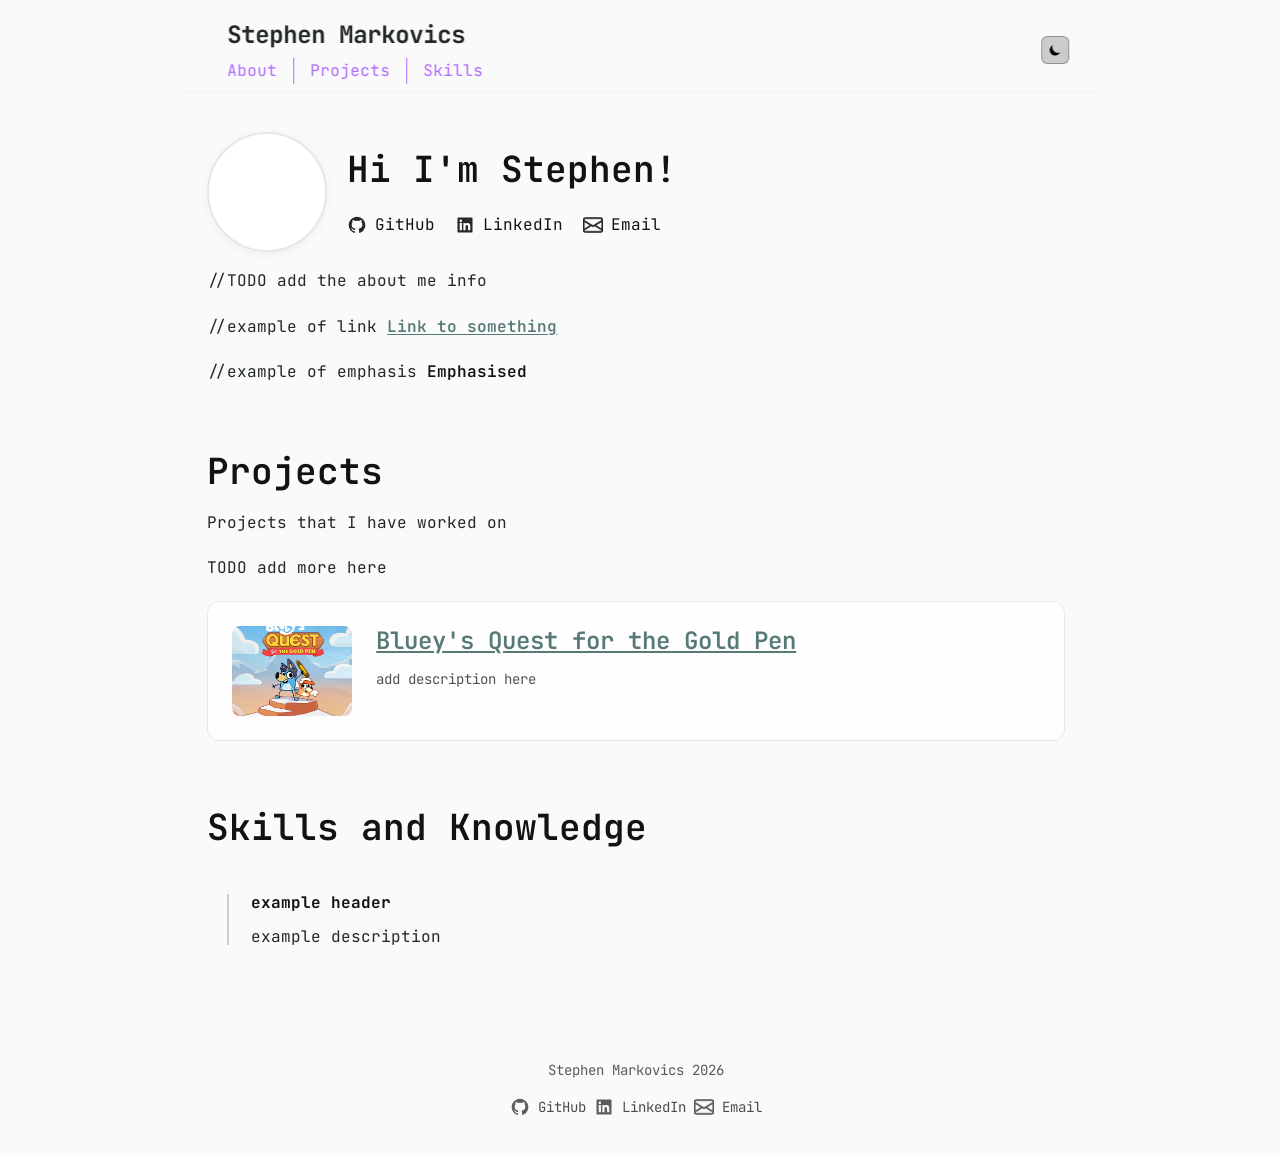
==== docs/index.html @ d3a32654 "Base vision of website." ====
<!DOCTYPE html>
<html lang="en" class="scroll-smooth">
<head>
    <meta charset="UTF-8">
    <meta name="viewport" content="width=device-width, initial-scale=1.0">
    <title>Stephen Markovics - Portfolio</title>
    <meta name="description" content="Unity Gameplay Programmer">
   <!-- <link rel="icon" type="image/x-icon" href="assets/favicon.ico"> -->
    <link rel="stylesheet" href="styles.css">
    <link href="https://fonts.googleapis.com/css2?family=JetBrains+Mono:wght@300;400;500;600;700&display=swap" rel="stylesheet">
    <script>
        (function() {
            try {
                var saved = localStorage.getItem('theme');
                var theme = saved === 'dark' || saved === 'light' ? saved : 'light';
                document.documentElement.setAttribute('data-theme', theme);
            } catch (e) {
                document.documentElement.setAttribute('data-theme', 'light');
            }
        })();
    </script>
</head>
<body class="bg-global-bg text-global-text antialiased">
    <!-- Fixed Header -->
    <header id="main-header" class="group">
        <div class="header-grid">
            <!-- Logo 
            <a href="#" class="group header-logo flex items-center">
                    <svg aria-hidden="true" class="me-3 h-10 w-6 sm:me-3 sm:h-20 sm:w-12" fill="none" focusable="false" viewBox="0 0 800 800" xmlns="http://www.w3.org/2000/svg">
                        <title>Logo</title>
                        <g shape-rendering="crispEdges"><g><use xlink:href="#SvgjsSymbol1009" x="50" y="600" fill="#5ff26b"></use><use xlink:href="#SvgjsSymbol1010" x="50" y="600" fill="#98ff9c"></use><use xlink:href="#SvgjsSymbol1011" x="50" y="600" fill="#0cbe3b"></use></g><g><use xlink:href="#SvgjsSymbol1009" x="150" y="550" fill="#5ff26b"></use><use xlink:href="#SvgjsSymbol1010" x="150" y="550" fill="#98ff9c"></use><use xlink:href="#SvgjsSymbol1011" x="150" y="550" fill="#0cbe3b"></use></g><g><use xlink:href="#SvgjsSymbol1009" x="250" y="500" fill="#5ff26b"></use><use xlink:href="#SvgjsSymbol1010" x="250" y="500" fill="#98ff9c"></use><use xlink:href="#SvgjsSymbol1011" x="250" y="500" fill="#0cbe3b"></use></g><g><use xlink:href="#SvgjsSymbol1009" x="350" y="450" fill="#5ff26b"></use><use xlink:href="#SvgjsSymbol1010" x="350" y="450" fill="#98ff9c"></use><use xlink:href="#SvgjsSymbol1011" x="350" y="450" fill="#0cbe3b"></use></g><g><use xlink:href="#SvgjsSymbol1009" x="350" y="350" fill="#5ff26b"></use><use xlink:href="#SvgjsSymbol1010" x="350" y="350" fill="#98ff9c"></use><use xlink:href="#SvgjsSymbol1011" x="350" y="350" fill="#0cbe3b"></use></g><g><use xlink:href="#SvgjsSymbol1009" x="50" y="500" fill="#5ff26b"></use><use xlink:href="#SvgjsSymbol1010" x="50" y="500" fill="#98ff9c"></use><use xlink:href="#SvgjsSymbol1011" x="50" y="500" fill="#0cbe3b"></use></g><g><use xlink:href="#SvgjsSymbol1009" x="250" y="400" fill="#5ff26b"></use><use xlink:href="#SvgjsSymbol1010" x="250" y="400" fill="#98ff9c"></use><use xlink:href="#SvgjsSymbol1011" x="250" y="400" fill="#0cbe3b"></use></g><g><use xlink:href="#SvgjsSymbol1009" x="250" y="300" fill="#5ff26b"></use><use xlink:href="#SvgjsSymbol1010" x="250" y="300" fill="#98ff9c"></use><use xlink:href="#SvgjsSymbol1011" x="250" y="300" fill="#0cbe3b"></use></g><g><use xlink:href="#SvgjsSymbol1009" x="250" y="200" fill="#5ff26b"></use><use xlink:href="#SvgjsSymbol1010" x="250" y="200" fill="#98ff9c"></use><use xlink:href="#SvgjsSymbol1011" x="250" y="200" fill="#0cbe3b"></use></g><g><use xlink:href="#SvgjsSymbol1009" x="350" y="250" fill="#5ff26b"></use><use xlink:href="#SvgjsSymbol1010" x="350" y="250" fill="#98ff9c"></use><use xlink:href="#SvgjsSymbol1011" x="350" y="250" fill="#0cbe3b"></use></g><g><use xlink:href="#SvgjsSymbol1009" x="350" y="150" fill="#5ff26b"></use><use xlink:href="#SvgjsSymbol1010" x="350" y="150" fill="#98ff9c"></use><use xlink:href="#SvgjsSymbol1011" x="350" y="150" fill="#0cbe3b"></use></g><g><use xlink:href="#SvgjsSymbol1009" x="450" y="100" fill="#5ff26b"></use><use xlink:href="#SvgjsSymbol1010" x="450" y="100" fill="#98ff9c"></use><use xlink:href="#SvgjsSymbol1011" x="450" y="100" fill="#0cbe3b"></use></g><g><use xlink:href="#SvgjsSymbol1009" x="550" y="50" fill="#5ff26b"></use><use xlink:href="#SvgjsSymbol1010" x="550" y="50" fill="#98ff9c"></use><use xlink:href="#SvgjsSymbol1011" x="550" y="50" fill="#0cbe3b"></use></g><g><use xlink:href="#SvgjsSymbol1009" x="550" y="150" fill="#5ff26b"></use><use xlink:href="#SvgjsSymbol1010" x="550" y="150" fill="#98ff9c"></use><use xlink:href="#SvgjsSymbol1011" x="550" y="150" fill="#0cbe3b"></use></g><g><use xlink:href="#SvgjsSymbol1009" x="250" y="500" fill="#5ff26b"></use><use xlink:href="#SvgjsSymbol1010" x="250" y="500" fill="#98ff9c"></use><use xlink:href="#SvgjsSymbol1011" x="250" y="500" fill="#0cbe3b"></use></g><g><use xlink:href="#SvgjsSymbol1009" x="250" y="400" fill="#5ff26b"></use><use xlink:href="#SvgjsSymbol1010" x="250" y="400" fill="#98ff9c"></use><use xlink:href="#SvgjsSymbol1011" x="250" y="400" fill="#0cbe3b"></use></g><g><use xlink:href="#SvgjsSymbol1009" x="250" y="300" fill="#5ff26b"></use><use xlink:href="#SvgjsSymbol1010" x="250" y="300" fill="#98ff9c"></use><use xlink:href="#SvgjsSymbol1011" x="250" y="300" fill="#0cbe3b"></use></g><g><use xlink:href="#SvgjsSymbol1009" x="250" y="200" fill="#5ff26b"></use><use xlink:href="#SvgjsSymbol1010" x="250" y="200" fill="#98ff9c"></use><use xlink:href="#SvgjsSymbol1011" x="250" y="200" fill="#0cbe3b"></use></g><g><use xlink:href="#SvgjsSymbol1009" x="150" y="550" fill="#5ff26b"></use><use xlink:href="#SvgjsSymbol1010" x="150" y="550" fill="#98ff9c"></use><use xlink:href="#SvgjsSymbol1011" x="150" y="550" fill="#0cbe3b"></use></g><g><use xlink:href="#SvgjsSymbol1009" x="50" y="600" fill="#5ff26b"></use><use xlink:href="#SvgjsSymbol1010" x="50" y="600" fill="#98ff9c"></use><use xlink:href="#SvgjsSymbol1011" x="50" y="600" fill="#0cbe3b"></use></g><g><use xlink:href="#SvgjsSymbol1009" x="50" y="500" fill="#5ff26b"></use><use xlink:href="#SvgjsSymbol1010" x="50" y="500" fill="#98ff9c"></use><use xlink:href="#SvgjsSymbol1011" x="50" y="500" fill="#0cbe3b"></use></g><g><use xlink:href="#SvgjsSymbol1009" x="550" y="150" fill="#af67ff"></use><use xlink:href="#SvgjsSymbol1010" x="550" y="150" fill="#e497ff"></use><use xlink:href="#SvgjsSymbol1011" x="550" y="150" fill="#7b38cb"></use></g><g><use xlink:href="#SvgjsSymbol1009" x="350" y="450" fill="#af67ff"></use><use xlink:href="#SvgjsSymbol1010" x="350" y="450" fill="#e497ff"></use><use xlink:href="#SvgjsSymbol1011" x="350" y="450" fill="#7b38cb"></use></g><g><use xlink:href="#SvgjsSymbol1009" x="350" y="350" fill="#af67ff"></use><use xlink:href="#SvgjsSymbol1010" x="350" y="350" fill="#e497ff"></use><use xlink:href="#SvgjsSymbol1011" x="350" y="350" fill="#7b38cb"></use></g><g><use xlink:href="#SvgjsSymbol1009" x="350" y="250" fill="#af67ff"></use><use xlink:href="#SvgjsSymbol1010" x="350" y="250" fill="#e497ff"></use><use xlink:href="#SvgjsSymbol1011" x="350" y="250" fill="#7b38cb"></use></g><g><use xlink:href="#SvgjsSymbol1009" x="350" y="150" fill="#af67ff"></use><use xlink:href="#SvgjsSymbol1010" x="350" y="150" fill="#e497ff"></use><use xlink:href="#SvgjsSymbol1011" x="350" y="150" fill="#7b38cb"></use></g><g><use xlink:href="#SvgjsSymbol1009" x="450" y="100" fill="#af67ff"></use><use xlink:href="#SvgjsSymbol1010" x="450" y="100" fill="#e497ff"></use><use xlink:href="#SvgjsSymbol1011" x="450" y="100" fill="#7b38cb"></use></g><g><use xlink:href="#SvgjsSymbol1009" x="550" y="50" fill="#af67ff"></use><use xlink:href="#SvgjsSymbol1010" x="550" y="50" fill="#e497ff"></use><use xlink:href="#SvgjsSymbol1011" x="550" y="50" fill="#7b38cb"></use></g><g><use xlink:href="#SvgjsSymbol1009" x="450" y="100" fill="#af67ff"></use><use xlink:href="#SvgjsSymbol1010" x="450" y="100" fill="#e497ff"></use><use xlink:href="#SvgjsSymbol1011" x="450" y="100" fill="#7b38cb"></use></g><g><use xlink:href="#SvgjsSymbol1009" x="350" y="150" fill="#af67ff"></use><use xlink:href="#SvgjsSymbol1010" x="350" y="150" fill="#e497ff"></use><use xlink:href="#SvgjsSymbol1011" x="350" y="150" fill="#7b38cb"></use></g><g><use xlink:href="#SvgjsSymbol1009" x="250" y="500" fill="#5ff26b"></use><use xlink:href="#SvgjsSymbol1010" x="250" y="500" fill="#98ff9c"></use><use xlink:href="#SvgjsSymbol1011" x="250" y="500" fill="#0cbe3b"></use></g><g><use xlink:href="#SvgjsSymbol1009" x="250" y="400" fill="#5ff26b"></use><use xlink:href="#SvgjsSymbol1010" x="250" y="400" fill="#98ff9c"></use><use xlink:href="#SvgjsSymbol1011" x="250" y="400" fill="#0cbe3b"></use></g><g><use xlink:href="#SvgjsSymbol1009" x="250" y="300" fill="#5ff26b"></use><use xlink:href="#SvgjsSymbol1010" x="250" y="300" fill="#98ff9c"></use><use xlink:href="#SvgjsSymbol1011" x="250" y="300" fill="#0cbe3b"></use></g><g><use xlink:href="#SvgjsSymbol1009" x="250" y="200" fill="#5ff26b"></use><use xlink:href="#SvgjsSymbol1010" x="250" y="200" fill="#98ff9c"></use><use xlink:href="#SvgjsSymbol1011" x="250" y="200" fill="#0cbe3b"></use></g><g><use xlink:href="#SvgjsSymbol1009" x="150" y="550" fill="#5ff26b"></use><use xlink:href="#SvgjsSymbol1010" x="150" y="550" fill="#98ff9c"></use><use xlink:href="#SvgjsSymbol1011" x="150" y="550" fill="#0cbe3b"></use></g><g><use xlink:href="#SvgjsSymbol1009" x="50" y="600" fill="#5ff26b"></use><use xlink:href="#SvgjsSymbol1010" x="50" y="600" fill="#98ff9c"></use><use xlink:href="#SvgjsSymbol1011" x="50" y="600" fill="#0cbe3b"></use></g><g><use xlink:href="#SvgjsSymbol1009" x="50" y="500" fill="#5ff26b"></use><use xlink:href="#SvgjsSymbol1010" x="50" y="500" fill="#98ff9c"></use><use xlink:href="#SvgjsSymbol1011" x="50" y="500" fill="#0cbe3b"></use></g></g><symbol id="SvgjsSymbol1000"><polygon points="0,12.5 25,0 50,12.5 25,25"></polygon></symbol><symbol id="SvgjsSymbol1001"><polygon points="0,12.5 25,25 25,50 0,37.5"></polygon></symbol><symbol id="SvgjsSymbol1002"><polygon points="25,25 50,12.5 50,37.5 25,50"></polygon></symbol><g></g><symbol id="SvgjsSymbol1003"><polygon points="0,37.5 75,0 150,37.5 75,75"></polygon></symbol><symbol id="SvgjsSymbol1004"><polygon points="0,37.5 75,75 75,150 0,112.5"></polygon></symbol><symbol id="SvgjsSymbol1005"><polygon points="75,75 150,37.5 150,112.5 75,150"></polygon></symbol><symbol id="SvgjsSymbol1006"><polygon points="0,43.75 87.5,0 175,43.75 87.5,87.5"></polygon></symbol><symbol id="SvgjsSymbol1007"><polygon points="0,43.75 87.5,87.5 87.5,175 0,131.25"></polygon></symbol><symbol id="SvgjsSymbol1008"><polygon points="87.5,87.5 175,43.75 175,131.25 87.5,175"></polygon></symbol><symbol id="SvgjsSymbol1009"><polygon points="0,50 100,0 200,50 100,100"></polygon></symbol><symbol id="SvgjsSymbol1010"><polygon points="0,50 100,100 100,200 0,150"></polygon></symbol><symbol id="SvgjsSymbol1011"><polygon points="100,100 200,50 200,150 100,200"></polygon></symbol>
                    </svg>
            </a>-->

            <!-- Title -->
            <div class="header-title">
                <span class="text-xl font-bold sm:text-2xl">Stephen Markovics</span>
            </div>

            <!-- Desktop Navigation -->
            <nav class="mobile-nav-menu header-nav sm:flex sm:flex-row sm:items-center" id="navigation-menu">
                <a href="#about">About</a>
                <a href="#projects">Projects</a>
                <a href="#skills">Skills</a>
            </nav>

            <!-- Controls -->
            <div class="header-controls flex items-center gap-3">
                <!-- Theme Toggle -->
                <button id="theme-toggle" class="flex h-7 w-7 items-center justify-center rounded-md border border-accent-2/20 bg-accent-2/10 p-1 transition-colors hover:bg-accent-2/20" aria-label="Switch to dark theme">
                    <svg class="sun-icon h-4 w-4" fill="currentColor" viewBox="0 0 20 20">
                        <path fill-rule="evenodd" d="M10 2a1 1 0 011 1v1a1 1 0 11-2 0V3a1 1 0 011-1zm4 8a4 4 0 11-8 0 4 4 0 018 0zm-.464 4.95l.707.707a1 1 0 001.414-1.414l-.707-.707a1 1 0 00-1.414 1.414zm2.12-10.607a1 1 0 010 1.414l-.706.707a1 1 0 11-1.414-1.414l.707-.707a1 1 0 011.414 0zM17 11a1 1 0 100-2h-1a1 1 0 100 2h1zm-7 4a1 1 0 011 1v1a1 1 0 11-2 0v-1a1 1 0 011-1zM5.05 6.464A1 1 0 106.465 5.05l-.708-.707a1 1 0 00-1.414 1.414l.707.707zm1.414 8.486l-.707.707a1 1 0 01-1.414-1.414l.707-.707a1 1 0 011.414 1.414zM4 11a1 1 0 100-2H3a1 1 0 000 2h1z" clip-rule="evenodd"></path>
                    </svg>
                    <svg class="moon-icon h-4 w-4" fill="currentColor" viewBox="0 0 20 20">
                        <path d="M17.293 13.293A8 8 0 016.707 2.707a8.001 8.001 0 1010.586 10.586z"></path>
                    </svg>
                </button>

                <!-- Mobile Menu Toggle -->
                <button id="toggle-navigation-menu" class="flex h-7 w-7 items-center justify-center rounded-md border border-accent-2/20 bg-accent-2/10 p-1 transition-colors hover:bg-accent-2/20 sm:hidden" aria-expanded="false" aria-label="Toggle navigation menu">
                    <svg class="h-4 w-4" fill="none" stroke="currentColor" viewBox="0 0 24 24">
                        <path stroke-linecap="round" stroke-linejoin="round" stroke-width="2" d="M4 6h16M4 12h16M4 18h16"></path>
                    </svg>
                    <svg class="h-4 w-4" fill="none" stroke="currentColor" viewBox="0 0 24 24">
                        <path stroke-linecap="round" stroke-linejoin="round" stroke-width="2" d="M6 18L18 6M6 6l12 12"></path>
                    </svg>
                </button>
            </div>
        </div>
    </header>

    <!-- Main Content -->
    <main class="mx-auto max-w-3xl px-4 sm:px-8">
        <!-- About Section -->
        <section id="about" class="mb-16">
            <div class="prose" id="about-content">
                <div class="loading-spinner">Loading about content...</div>
            </div>
        </section>

        <!-- Projects Section -->
        <section id="projects" class="mb-16">
            <div class="prose" id="projects-content">
                <div class="loading-spinner">Loading projects content...</div>
            </div>
        </section>

        <!-- Skills Section -->
        <section id="skills" class="mb-16">
            <div class="prose" id="skills-content">
                <div class="loading-spinner">Loading skills content...</div>
            </div>
        </section>
    </main>

    <!-- Footer -->
    <div class="mx-auto max-w-3xl px-4 sm:px-8 py-8 text-center text-sm opacity-75">
        <p>Stephen Markovics 2026</p>

        <a href="https://github.com/smarkovics" target="_blank" rel="noopener" style="display:inline-flex;align-items:center;gap:0.5rem;text-decoration:none;color:var(--color-accent-2);">
    <svg stroke="currentColor" fill="currentColor" stroke-width="0" viewBox="0 0 24 24" aria-hidden="true" style="width:20px;height:20px;opacity:0.9;" xmlns="http://www.w3.org/2000/svg"><path fill-rule="evenodd" clip-rule="evenodd" d="M12.026 2c-5.509 0-9.974 4.465-9.974 9.974 0 4.406 2.857 8.145 6.821 9.465.499.09.679-.217.679-.481 0-.237-.008-.865-.011-1.696-2.775.602-3.361-1.338-3.361-1.338-.452-1.152-1.107-1.459-1.107-1.459-.905-.619.069-.605.069-.605 1.002.07 1.527 1.028 1.527 1.028.89 1.524 2.336 1.084 2.902.829.091-.645.351-1.085.635-1.334-2.214-.251-4.542-1.107-4.542-4.93 0-1.087.389-1.979 1.024-2.675-.101-.253-.446-1.268.099-2.64 0 0 .837-.269 2.742 1.021a9.582 9.582 0 0 1 2.496-.336 9.554 9.554 0 0 1 2.496.336c1.906-1.291 2.742-1.021 2.742-1.021.545 1.372.203 2.387.099 2.64.64.696 1.024 1.587 1.024 2.675 0 3.833-2.33 4.675-4.552 4.922.355.308.675.916.675 1.846 0 1.334-.012 2.41-.012 2.737 0 .267.178.577.687.479C19.146 20.115 22 16.379 22 11.974 22 6.465 17.535 2 12.026 2z"></path></svg>
    <span>GitHub</span>
  </a>
  
  <a href="https://www.linkedin.com/in/stephen-markovics/" target="_blank" rel="noopener" style="display:inline-flex;align-items:center;gap:0.5rem;text-decoration:none;color:var(--color-accent-2);">
    <svg stroke="currentColor" fill="currentColor" stroke-width="0" viewBox="0 0 24 24" aria-hidden="true" style="width:20px;height:20px;opacity:0.9;" xmlns="http://www.w3.org/2000/svg"><path d="M20 3H4a1 1 0 0 0-1 1v16a1 1 0 0 0 1 1h16a1 1 0 0 0 1-1V4a1 1 0 0 0-1-1zM8.339 18.337H5.667v-8.59h2.672v8.59zM7.003 8.574a1.548 1.548 0 1 1 0-3.096 1.548 1.548 0 0 1 0 3.096zm11.335 9.763h-2.669V14.16c0-.996-.018-2.277-1.388-2.277-1.39 0-1.601 1.086-1.601 2.207v4.248h-2.667v-8.59h2.56v1.174h.037c.355-.675 1.227-1.387 2.524-1.387 2.704 0 3.203 1.778 3.203 4.092v4.71z"></path></svg>
    <span>LinkedIn</span>
  </a>
  
  <a href="mailto:smarkovics00@gmail.com" style="display:inline-flex;align-items:center;gap:0.5rem;text-decoration:none;color:var(--color-accent-2);">
    <svg xmlns="http://www.w3.org/2000/svg" width="16" height="16" fill="currentColor" class="bi bi-envelope" viewBox="0 0 16 16" style="width:20px;height:20px;opacity:0.9;"> <path d="M0 4a2 2 0 0 1 2-2h12a2 2 0 0 1 2 2v8a2 2 0 0 1-2 2H2a2 2 0 0 1-2-2zm2-1a1 1 0 0 0-1 1v.217l7 4.2 7-4.2V4a1 1 0 0 0-1-1zm13 2.383-4.708 2.825L15 11.105zm-.034 6.876-5.64-3.471L8 9.583l-1.326-.795-5.64 3.47A1 1 0 0 0 2 13h12a1 1 0 0 0 .966-.741M1 11.105l4.708-2.897L1 5.383z" stroke="currentColor" stroke-width="0.5"/></svg>
  <span>Email</span>
  </a>
    </div>

    <script src="script.js"></script>
</body>
</html>
---- docs/styles.css ----
/* Reset and base styles */
* {
    box-sizing: border-box;
}

html {
    color-scheme: light dark;
    scrollbar-gutter: stable;
    scroll-behavior: smooth;
}

/* CSS Custom Properties for theming */
:root {
    /* Light theme colors (inspired by astro-theme-cactus) */
    --color-global-bg: oklch(98.48% 0 0);
    --color-global-text: oklch(26.99% 0.0096 235.05);
    --color-link: oklch(55.44% 0.0431 185.69);
    --color-accent: #af67ff;
    --color-accent-2: oklch(18.15% 0 0);
    --color-quote: #af67ff;
    --color-border: #e5e7eb;
    --color-card-bg: rgba(255, 255, 255, 0.8);
    --color-shadow: rgba(0, 0, 0, 0.1);
}

/* Dark theme colors */
[data-theme="dark"] {
    --color-global-bg: oklch(23.64% 0.0045 248);
    --color-global-text: oklch(83.54% 0 264);
    --color-link: oklch(70.44% 0.1133 349);
    --color-accent: #5ff26b;
    --color-accent-2: oklch(94.66% 0 0);
    --color-quote: oklch(94.8% 0.106 136.49);
    --color-border: #374151;
    --color-card-bg: rgba(31, 41, 55, 0.8);
    --color-shadow: rgba(0, 0, 0, 0.3);
}

/* Base typography */
body {
    font-family: 'JetBrains Mono', 'Courier New', monospace;
    line-height: 1.6;
    margin: 0;
    padding: 0;
    background-color: var(--color-global-bg);
    color: var(--color-global-text);
    transition: opacity 0.2s ease;
    padding-top: 8rem; /* Increased to account for fixed header */
}

/* Responsive body padding */
@media (max-width: 640px) {
    body {
        padding-top: 5rem; /* Reduced padding on mobile */
    }
}

/* Utility classes matching astro-theme-cactus */
.bg-global-bg { background-color: var(--color-global-bg); }
.text-global-text { color: var(--color-global-text); }
.text-accent { color: var(--color-accent); }
.text-accent-2 { color: var(--color-accent-2); }

.mx-auto { margin-left: auto; margin-right: auto; }
.flex { display: flex; }
.flex-col { flex-direction: column; }
.flex-1 { flex: 1; }
.items-center { align-items: center; }
.justify-center { justify-content: center; }
.min-h-screen { min-height: 100vh; }
.max-w-3xl { max-width: 57.6rem; }
.px-4 { padding-left: 1rem; padding-right: 1rem; }
.px-8 { padding-left: 2rem; padding-right: 2rem; }
.pt-16 { padding-top: 4rem; }
.py-4 { padding-top: 1rem; padding-bottom: 1rem; }
.py-8 { padding-top: 2rem; padding-bottom: 2rem; }
.mb-8 { margin-bottom: 2rem; }
.mb-16 { margin-bottom: 4rem; }
.mb-28 { margin-bottom: 7rem; }
.me-3 { margin-inline-end: 0.75rem; }
.me-4 { margin-inline-end: 1rem; }
.ms-auto { margin-inline-start: auto; }
.mt-auto { margin-top: auto; }
.h-4 { height: 1rem; }
.w-4 { width: 1rem; }
.h-7 { height: 1.75rem; }
.w-7 { width: 1.75rem; }
.h-10 { height: 2.5rem; }
.w-6 { width: 1.5rem; }
.text-sm { font-size: 0.875rem; }
.text-xl { font-size: 1.25rem; }
.text-2xl { font-size: 1.5rem; }
.font-normal { font-weight: 400; }
.font-bold { font-weight: 700; }
.font-mono { font-family: 'JetBrains Mono', 'Courier New', monospace; }
.antialiased { -webkit-font-smoothing: antialiased; -moz-osx-font-smoothing: grayscale; }
.scroll-smooth { scroll-behavior: smooth; }
.relative { position: relative; }
.absolute { position: absolute; }
.hidden { display: none; }
.rounded-md { border-radius: 0.375rem; }
.shadow { box-shadow: 0 1px 3px 0 var(--color-shadow), 0 1px 2px -1px var(--color-shadow); }
.backdrop-blur-sm { backdrop-filter: blur(4px); }
.underline { text-decoration: underline; }
.underline-offset-2 { text-underline-offset: 2px; }
.grayscale { filter: grayscale(100%); }
.opacity-75 { opacity: 0.75; }
.text-center { text-align: center; }
.text-xs { font-size: 0.75rem; }

/* Responsive utilities */
@media (min-width: 640px) {
    .sm\:px-8 { padding-left: 2rem; padding-right: 2rem; }
    .sm\:flex { display: flex; }
    .sm\:flex-row { flex-direction: row; }
    .sm\:flex-col { flex-direction: column; }
    .sm\:items-center { align-items: center; }
    .sm\:invisible { visibility: hidden; }
    .sm\:hidden { display: none; }
    .sm\:static { position: static; }
    .sm\:relative { position: relative; }
    .sm\:absolute { position: absolute; }
    .sm\:z-auto { z-index: auto; }
    .sm\:mt-1 { margin-top: 0.25rem; }
    .sm\:me-0 { margin-inline-end: 0; }
    .sm\:py-0 { padding-top: 0; padding-bottom: 0; }
    .sm\:h-20 { height: 5rem; }
    .sm\:w-12 { width: 3rem; }
    .sm\:text-2xl { font-size: 1.5rem; }
    .sm\:ps-18 { padding-inline-start: 4.5rem; }
    .sm\:-ms-4 { margin-inline-start: -1rem; }
    .sm\:divide-accent > :not([hidden]) ~ :not([hidden]) { 
        border-inline-start-width: 1px; 
        border-color: var(--color-accent); 
    }
    .sm\:rounded-none { border-radius: 0; }
    .sm\:bg-transparent { background-color: transparent; }
    .sm\:shadow-none { box-shadow: none; }
    .sm\:backdrop-blur-none { backdrop-filter: none; }
}

/* Screen reader only */
.sr-only {
    position: absolute;
    width: 1px;
    height: 1px;
    padding: 0;
    margin: -1px;
    overflow: hidden;
    clip: rect(0, 0, 0, 0);
    white-space: nowrap;
    border-width: 0;
}

.focus\:not-sr-only:focus {
    position: static;
    width: auto;
    height: auto;
    padding: 0;
    margin: 0;
    overflow: visible;
    clip: auto;
    white-space: normal;
}

/* Custom component styles */
.title {
    color: var(--color-accent-2);
    font-size: 1.5rem;
    font-weight: 600;
    margin-bottom: 2rem;
}

.cactus-link {
    color: var(--color-link);
    text-decoration: underline;
    text-underline-offset: 2px;
    transition: opacity 0.2s ease;
}

.cactus-link:hover {
    text-decoration-thickness: 2px;
}

/* Hover color for individual 'b'/'B' letters */
.hover-b {
    transition: color 0.15s ease;
}
.hover-b:hover {
    color: #ffd400; /* yellow */
}

/* Flying bee emoji created on clicking a 'b' */
.flying-bee {
    position: fixed;
    z-index: 9999;
    pointer-events: none;
    font-size: 1.2em;
    line-height: 1;
    will-change: transform, opacity;
    animation: bee-fly 3s cubic-bezier(0.25, 0.46, 0.45, 0.94) forwards;
}

@keyframes bee-fly {
    0% {
        transform: translate(0, 0) rotate(0deg);
        opacity: 1;
    }
    20% {
        transform: translate(calc(var(--dx) * 0.2), calc(var(--dy) * 0.2)) rotate(90deg);
    }
    40% {
        transform: translate(calc(var(--dx) * 0.4 + 6px), calc(var(--dy) * 0.4 - 4px)) rotate(180deg);
    }
    60% {
        transform: translate(calc(var(--dx) * 0.6 - 4px), calc(var(--dy) * 0.6 + 6px)) rotate(270deg);
    }
    80% {
        transform: translate(calc(var(--dx) * 0.8 + 3px), calc(var(--dy) * 0.8 - 3px)) rotate(360deg);
    }
    100% {
        transform: translate(var(--dx), var(--dy)) rotate(450deg);
        opacity: 0;
    }
}

@media (prefers-reduced-motion: reduce) {
    .flying-bee {
        animation: bee-fade 250ms ease-out forwards;
    }
    @keyframes bee-fade {
        to { opacity: 0; }
    }
}

/* Header styles */
#main-header {
    position: fixed;
    top: 0;
    left: 50%;
    transform: translateX(-50%);
    max-width: 57.6rem; /* Same as max-w-3xl */
    width: 100%;
    background-color: color-mix(in srgb, var(--color-global-bg) 95%, transparent);
    backdrop-filter: blur(12px);
    -webkit-backdrop-filter: blur(12px);
    border-bottom: 1px solid color-mix(in srgb, var(--color-border) 50%, transparent);
    z-index: 100;
    padding: 1rem 1rem 0.5rem 1rem; /* Match main content px-4 */
}



/* Header grid layout */
.header-grid {
    display: grid;
    grid-template-columns: auto 1fr minmax(0, auto);
    grid-template-rows: auto auto;
    grid-template-areas:
        "logo title controls"
        "logo nav controls";
    align-items: center;
    column-gap: 1rem;
}

.header-logo { grid-area: logo; align-self: center; }
.header-title { grid-area: title; align-self: center; }
.header-nav { grid-area: nav; align-self: center; }
.header-controls { 
    grid-area: controls; 
    justify-self: end; 
    max-width: 100%; 
    overflow: hidden;
    display: flex;
    align-items: center;
    gap: 0.75rem;
}

/* Nav links now centered with title - no additional margin needed */

@media (min-width: 640px) {
    #main-header {
        padding: 1rem 2rem 0.5rem 2rem; /* Match main content sm:px-8 */
    }
}

.group:hover .grayscale {
    filter: none;
}

/* Make logo clickable with cursor pointer and subtle hover effect */
#main-header a[href="#"] {
    cursor: pointer;
    transition: opacity 0.2s ease;
}

#main-header a[href="#"]:hover svg {
    transform: scale(1.05);
    transition: opacity 0.2s ease;
}

#main-header a[href="#"]:focus-visible {
    outline: 2px solid var(--color-accent);
    outline-offset: 4px;
    border-radius: 4px;
}

/* Navigation styles - Desktop */
.mobile-nav-menu {
    /* Desktop styles */
    display: flex;
    flex-direction: row;
    align-items: center;
    gap: 0;
    position: static;
    background: transparent;
    margin-top: 0.25rem;
    margin-left: -1rem;
}

.mobile-nav-menu > a {
    padding: 0 1rem;
    border-left: 1px solid var(--color-accent);
    color: var(--color-accent);
    text-decoration: none;
    transition: opacity 0.2s ease;
}

.mobile-nav-menu > a:first-child {
    border-left: none;
}

.mobile-nav-menu > a:hover {
    text-decoration: underline;
    text-underline-offset: 2px;
}

/* Mobile navigation - completely override everything */
@media (max-width: 640px) {
    .mobile-nav-menu {
        position: fixed !important;
        top: 0 !important;
        left: 0 !important;
        right: 0 !important;
        bottom: 0 !important;
        width: 100vw !important;
        height: 100vh !important;
        background-color: color-mix(in srgb, var(--color-global-bg) 98%, transparent) !important;
        backdrop-filter: blur(20px) !important;
        -webkit-backdrop-filter: blur(20px) !important;
        z-index: 150 !important;
        display: none !important;
        flex-direction: column !important;
        justify-content: center !important;
        align-items: center !important;
        gap: 2rem !important;
        padding: 2rem !important;
        border: none !important;
        border-radius: 0 !important;
        box-shadow: none !important;
        margin: 0 !important;
        transform: none !important;
        inset: 0 !important;
    }
    
    .mobile-nav-menu > a {
        font-size: 1.5rem !important;
        padding: 1rem 2rem !important;
        border-radius: 0.5rem !important;
        transition: opacity 0.2s ease !important;
        text-align: center !important;
        min-width: 200px !important;
        background-color: color-mix(in srgb, var(--color-accent) 10%, transparent) !important;
        border: 1px solid var(--color-accent) !important;
        color: var(--color-accent) !important;
        text-decoration: none !important;
        display: block !important;
        margin: 0 !important;
    }
    
    .mobile-nav-menu > a:hover {
        background-color: var(--color-accent) !important;
        color: var(--color-global-bg) !important;
        transform: translateY(-2px) !important;
        box-shadow: 0 4px 12px color-mix(in srgb, var(--color-accent) 30%, transparent) !important;
        text-decoration: none !important;
    }
}

/* Show mobile menu when menu-open class is present */
.group.menu-open .mobile-nav-menu {
    display: flex !important;
    z-index: 150 !important;
}

/* Mobile menu button improvements */
#toggle-navigation-menu {
    z-index: 200; /* Highest z-index to stay above menu */
    position: relative;
    background-color: color-mix(in srgb, var(--color-accent-2) 10%, transparent);
    border-radius: 0.375rem;
    border: 1px solid color-mix(in srgb, var(--color-accent-2) 20%, transparent);
    transition: opacity 0.2s ease;
}

#toggle-navigation-menu:hover {
    background-color: color-mix(in srgb, var(--color-accent-2) 20%, transparent);
    transform: scale(1.05);
}

/* Hamburger icon sizing and toggling */
#toggle-navigation-menu svg {
    width: 24px;
    height: 24px;
    transition: opacity 0.2s ease;
}

#toggle-navigation-menu[aria-expanded="false"] svg:first-of-type { display: block; opacity: 1; }
#toggle-navigation-menu[aria-expanded="false"] svg:last-of-type  { display: none;  opacity: 0; }

#toggle-navigation-menu[aria-expanded="true"]  svg:first-of-type { display: none;  opacity: 0; }
#toggle-navigation-menu[aria-expanded="true"]  svg:last-of-type  { display: block; opacity: 1; }

/* Theme toggle styles */
#theme-toggle {
    background-color: color-mix(in srgb, var(--color-accent-2) 20%, transparent);
    border: 1px solid color-mix(in srgb, var(--color-accent-2) 30%, transparent);
    transition: opacity 0.2s ease;
    z-index: 50;
    position: relative;
}

#theme-toggle:hover {
    background-color: color-mix(in srgb, var(--color-accent-2) 30%, transparent);
    transform: scale(1.05);
}

/* Theme icon visibility */
[data-theme="dark"] .sun-icon {
    display: block;
}

[data-theme="dark"] .moon-icon {
    display: none;
}

[data-theme="light"] .sun-icon {
    display: none;
}

[data-theme="light"] .moon-icon {
    display: block;
}

:root .sun-icon {
    display: none;
}

:root .moon-icon {
    display: block;
}

/* Prose styles (typography) */
.prose {
    color: var(--color-global-text);
    max-width: none; /* Allow prose to use full container width */
}

.prose h1, .prose h2, .prose h3, .prose h4, .prose h5, .prose h6 {
    color: var(--color-accent-2);
    font-weight: 600;
    line-height: 1.25;
    margin-top: 2rem;
    margin-bottom: 1rem;
}

.prose h1 { font-size: 2.25rem; }
.prose h2 { font-size: 1.875rem; }
.prose h3 { font-size: 1.5rem; }
.prose h4 { font-size: 1.25rem; }

.prose p {
    margin-bottom: 1.25rem;
}

.prose ul, .prose ol {
    margin-bottom: 1.25rem;
    padding-left: 1.625rem;
}

.prose li {
    margin-bottom: 0.5rem;
}

.prose a {
    color: var(--color-link);
    text-decoration: underline;
    text-underline-offset: 2px;
}

.prose a:hover {
    text-decoration-thickness: 2px;
}

/* About section layout */
.about-header {
    display: flex;
    align-items: center;
    gap: 1.25rem;
    flex-wrap: nowrap;
    margin-top: 0.25rem;
    margin-bottom: 1rem;
}

.about-avatar {
    width: 120px;
    height: 120px;
    border-radius: 9999px;
    object-fit: cover;
    flex-shrink: 0;
    border: 2px solid var(--color-border);
    box-shadow: 0 2px 10px color-mix(in srgb, var(--color-shadow) 50%, transparent);
    background-color: var(--color-border);
}

.about-header-content {
    display: flex;
    flex-direction: column;
    gap: 0.25rem;
}

/* Reduce default heading top margin inside about header to better center with avatar */
.about-header .title {
    margin-top: 0;
    margin-bottom: 0.5rem;
}

@media (max-width: 640px) {
    .about-header {
        flex-direction: column;
        align-items: center;
        text-align: center;
    }
    .about-avatar {
        width: 88px;
        height: 88px;
        margin-top: 1.5rem; /* Add padding above the avatar on mobile */
    }
    .about-header-content {
        align-items: center;
    }
}

.prose strong {
    color: var(--color-accent-2);
    font-weight: 600;
}

.prose code {
    background-color: color-mix(in srgb, var(--color-accent-2) 10%, transparent);
    border: 1px dotted #666;
    border-radius: 2px;
    padding: 0.125rem 0.25rem;
    font-size: 0.875rem;
}

.prose blockquote {
    border-left: 4px solid var(--color-accent);
    padding-left: 1rem;
    margin-left: 0;
    font-style: italic;
    color: var(--color-quote);
}

/* Project grid */
.project-grid {
    display: grid;
    gap: 2rem;
    margin-top: 2rem;
}

@media (min-width: 768px) {
    .project-grid {
        grid-template-columns: repeat(auto-fit, minmax(300px, 1fr));
    }
}

.project-card {
    background-color: var(--color-card-bg);
    border: 1px solid var(--color-border);
    border-radius: 0.5rem;
    padding: 1.5rem;
    backdrop-filter: blur(8px);
    transition: opacity 0.2s ease;
}

.project-card:hover {
    transform: translateY(-2px);
    box-shadow: 0 4px 12px var(--color-shadow);
}

.project-card h3 {
    margin-top: 0;
    margin-bottom: 1rem;
    color: var(--color-accent-2);
}

.project-card p {
    margin-bottom: 1.5rem;
    color: var(--color-global-text);
}

.project-links {
    display: flex;
    gap: 1rem;
}

.project-links a {
    padding: 0.5rem 1rem;
    border: 1px solid var(--color-accent);
    border-radius: 0.25rem;
    text-decoration: none;
    transition: opacity 0.2s ease;
}

.project-links a:hover {
    background-color: var(--color-accent);
    color: var(--color-global-bg);
}

/* Contact links */
.contact-links {
    display: flex;
    flex-wrap: wrap;
    gap: 1rem;
    margin-top: 2rem;
}

.contact-links a {
    display: inline-flex;
    align-items: center;
    padding: 0.75rem 1.5rem;
    background-color: var(--color-card-bg);
    border: 1px solid var(--color-border);
    border-radius: 0.5rem;
    text-decoration: none;
    transition: opacity 0.2s ease;
}

.contact-links a:hover {
    background-color: var(--color-accent);
    color: var(--color-global-bg);
    transform: translateY(-1px);
}

/* Smooth transitions */
* {
    transition: opacity 0.2s ease;
}

/* Focus styles for accessibility: only show on keyboard navigation */
a:focus,
button:focus {
    outline: none;
}
a:focus-visible,
button:focus-visible {
    outline: 2px solid var(--color-accent);
    outline-offset: 2px;
}

/* Scroll margin for anchor links */
:target {
    scroll-margin-top: 8rem; /* Increased to account for fixed header */
}

@media (max-width: 640px) {
    :target {
        scroll-margin-top: 5rem; /* Reduced for mobile */
    }
}

/* Responsive typography */
@media (max-width: 640px) {
    .title {
        font-size: 1.25rem;
    }
    
    .prose h1 { font-size: 1.875rem; }
    .prose h2 { font-size: 1.5rem; }
    .prose h3 { font-size: 1.25rem; }
    
    .contact-links {
        flex-direction: column;
    }
    
    .project-links {
        flex-direction: column;
    }
    
    /* Mobile header adjustments */
    #main-header {
        /* Keep fixed position on mobile - removed position: relative override */
        z-index: 100; /* Ensure proper z-index on mobile */
    }
    
    /* Prevent body scroll when menu is open */
    body.menu-open {
        overflow: hidden;
        height: 100vh;
    }
    
    /* Logo and title spacing on mobile */
    #main-header .text-xl {
        font-size: 1.125rem;
    }
    
    /* Mobile menu animation */
    .mobile-nav-menu {
        animation: fadeInScale 0.3s cubic-bezier(0.4, 0, 0.2, 1);
    }
    
    .group.menu-open .mobile-nav-menu {
        animation: fadeInScale 0.3s cubic-bezier(0.4, 0, 0.2, 1);
    }
}

/* Menu animation keyframes */
@keyframes fadeInScale {
    0% {
        opacity: 0;
        transform: scale(0.95);
    }
    100% {
        opacity: 1;
        transform: scale(1);
    }
}

/* Touch-friendly improvements */
@media (max-width: 640px) {
    /* Collapse grid to a simple row on mobile; keep existing overlay menu */
    .header-grid {
        display: flex;
        align-items: center;
        justify-content: space-between;
        gap: 0.75rem;
        flex-wrap: nowrap;
    }

    .header-title { display: flex; align-items: center; flex: 1; min-width: 0; }
    .header-nav { display: none; }

    /* Adjust controls spacing on mobile */
    .header-controls {
        gap: 0.5rem;
        white-space: nowrap;
    }

    /* Add spacing after logo on mobile */
    .header-logo { margin-right: 0.5rem; }

    /* Enlarge hamburger icon visuals on mobile */
    #toggle-navigation-menu svg {
        width: 24px;
        height: 24px;
    }

    /* Larger touch targets */
    #theme-toggle,
    #toggle-navigation-menu {
        min-width: 44px;
        min-height: 44px;
        padding: 0.5rem;
    }
    
    /* Better touch feedback */
    #toggle-navigation-menu:active,
    #theme-toggle:active {
        transform: scale(0.95);
    }
    
    /* Improved header spacing on mobile */
    #main-header {
        /* Keep fixed positioning - only adjust padding */
        padding-bottom: 1rem;
        /* Remove margin-bottom since fixed headers don't need margin */
    }

    /* Reduce first section top padding to avoid excessive gap under fixed header */
    #about {
        padding-top: 1rem !important;
    }
    
    /* Better logo visibility and size */
    #main-header svg {
        filter: drop-shadow(0 2px 4px rgba(0, 0, 0, 0.1));
        height: 4rem !important; /* Increase from 3.5rem to 4rem */
        width: 2.4rem !important;  /* Increase from 2.1rem to 2.4rem, maintaining aspect ratio */
    }
}

/* Prevent text selection on interactive elements */
#toggle-navigation-menu,
#theme-toggle {
    -webkit-user-select: none;
    -moz-user-select: none;
    user-select: none;
    -webkit-tap-highlight-color: transparent;
}

/* Smooth transitions for better UX */
.mobile-nav-menu a {
    transition: opacity 0.2s ease;
}

/* Active navigation link styling */
@media (max-width: 640px) {
    .mobile-nav-menu a.active {
        background-color: var(--color-accent) !important;
        color: var(--color-global-bg) !important;
        border-color: var(--color-accent) !important;
        transform: translateY(-2px) !important;
        box-shadow: 0 4px 12px color-mix(in srgb, var(--color-accent) 30%, transparent) !important;
    }
}

@media (min-width: 640px) {
    .mobile-nav-menu a.active {
        background-color: transparent !important;
        color: var(--color-accent) !important;
        text-decoration: underline !important;
        text-underline-offset: 4px !important;
        /* Keep vertical dividers visible even when active */
        border-left: 1px solid var(--color-accent) !important;
    }
    .mobile-nav-menu a.active:first-child {
        border-left: none !important;
    }
}

/* Animation for theme transitions */
html {
    transition: opacity 0.2s ease;
}

/* Loading spinner */
.loading-spinner {
    display: flex;
    align-items: center;
    justify-content: center;
    padding: 2rem;
    color: var(--color-accent);
    font-style: italic;
}

.loading-spinner::after {
    content: '';
    width: 20px;
    height: 20px;
    margin-left: 10px;
    border: 2px solid var(--color-accent);
    border-top: 2px solid transparent;
    border-radius: 50%;
    animation: spin 1s linear infinite;
}

@keyframes spin {
    0% { transform: rotate(0deg); }
    100% { transform: rotate(360deg); }
}

/* Error message styling */
.error-message {
    padding: 1rem;
    background-color: color-mix(in srgb, #ef4444 10%, transparent);
    border: 1px solid #ef4444;
    border-radius: 0.5rem;
    color: #ef4444;
    text-align: center;
}

/* Custom scrollbar */
::-webkit-scrollbar {
    width: 8px;
}

::-webkit-scrollbar-track {
    background: var(--color-global-bg);
}

::-webkit-scrollbar-thumb {
    background: var(--color-accent);
    border-radius: 4px;
}

::-webkit-scrollbar-thumb:hover {
    background: var(--color-accent-2);
}

/* Publication card styles */
.publication-card {
    display: flex;
    background-color: var(--color-card-bg);
    border: 1px solid var(--color-border);
    border-radius: 0.75rem;
    padding: 1.5rem;
    margin-bottom: 2rem;
    backdrop-filter: blur(8px);
    transition: opacity 0.2s ease;
    gap: 1.5rem;
}

.publication-card:hover {
    transform: translateY(-2px);
    box-shadow: 0 8px 25px var(--color-shadow);
}

.publication-image {
    flex-shrink: 0;
    width: 120px;
    height: 90px;
    border-radius: 0.5rem;
    overflow: hidden;
    background-color: var(--color-border);
}

.publication-image img {
    width: 100%;
    height: 100%;
    object-fit: cover;
}

.publication-content {
    flex: 1;
    display: flex;
    flex-direction: column;
    gap: 0.75rem;
}

.publication-title {
    margin: 0 !important;
    font-size: 1.125rem;
    font-weight: 600;
    line-height: 1.4;
}

/* Override prose heading margins for publication titles */
.prose .publication-title {
    margin-top: 0 !important;
    margin-bottom: 0.5rem;
}

.publication-link {
    color: var(--color-accent-2);
    text-decoration: none;
    transition: opacity 0.2s ease;
}

.publication-link:hover {
    color: var(--color-accent);
    text-decoration: underline;
}

.publication-venue {
    font-size: 0.875rem;
    color: var(--color-accent);
    font-weight: 500;
    background-color: color-mix(in srgb, var(--color-accent) 10%, transparent);
    padding: 0.25rem 0.5rem;
    border-radius: 0.25rem;
    display: inline-block;
    width: fit-content;
}

.projects-description {
    font-size: 0.875rem;
    color: var(--color-global-text);
    opacity: 0.8;
}

.publication-year {
    font-size: 0.875rem;
    color: var(--color-global-text);
    opacity: 0.6;
    font-style: italic;
}

.publication-description {
    font-size: 0.875rem;
    line-height: 1.5;
    color: var(--color-global-text);
    opacity: 0.9;
}

.publication-tags {
    display: flex;
    flex-wrap: wrap;
    gap: 0.5rem;
    margin-top: 0.5rem;
}

.tag {
    font-size: 0.75rem;
    font-weight: 600;
    text-transform: uppercase;
    letter-spacing: 0.025em;
    padding: 0.25rem 0.5rem;
    border-radius: 0.25rem;
    border: 1px solid;
    transition: opacity 0.2s ease;
}

.tag-safety {
    background-color: color-mix(in srgb, #ef4444 15%, transparent);
    border-color: #ef4444;
    color: #ef4444;
}

.tag-interpretability {
    background-color: color-mix(in srgb, #af67ff 15%, transparent);
    border-color: #af67ff;
    color: #af67ff;
}

.tag-arxiv {
    background-color: color-mix(in srgb, #10b981 15%, transparent);
    border-color: #10b981;
    color: #10b981;
}

.tag-workshop {
    background-color: color-mix(in srgb, #f59e0b 15%, transparent);
    border-color: #f59e0b;
    color: #f59e0b;
}

.tag-conference {
    background-color: color-mix(in srgb, #3b82f6 15%, transparent);
    border-color: #3b82f6;
    color: #3b82f6;
}

.tag-bibtex {
    background-color: color-mix(in srgb, #6b7280 15%, transparent);
    border-color: #6b7280;
    color: #6b7280;
}

.tag:hover {
    transform: translateY(-1px);
    box-shadow: 0 2px 4px var(--color-shadow);
}

.publication-citations {
    font-size: 0.75rem;
    color: var(--color-global-text);
    opacity: 0.6;
    font-style: italic;
    margin-top: 0.5rem;
}

/* Responsive publication cards */
@media (max-width: 768px) {
    .publication-card {
        flex-direction: column;
        gap: 1rem;
    }
    
    .publication-image {
        width: 100%;
        height: 120px;
    }
    
    .publication-tags {
        justify-content: center;
    }
}

/* Party Hat Explosion Animation Styles */
.party-hat {
    position: fixed;
    pointer-events: none;
    z-index: 9999;
    width: 40px;
    height: 40px;
    opacity: 1;
    transform-origin: center;
}

.party-hat svg {
    width: 100%;
    height: 100%;
    filter: drop-shadow(2px 2px 4px rgba(0, 0, 0, 0.3));
}

@keyframes partyHatExplosion {
    0% {
        opacity: 1;
        transform: scale(0.5) rotate(0deg);
    }
    20% {
        opacity: 1;
        transform: scale(1.2) rotate(72deg);
    }
    100% {
        opacity: 0;
        transform: scale(0.8) rotate(360deg);
    }
}

.party-hat.exploding {
    animation: partyHatExplosion 2s cubic-bezier(0.25, 0.46, 0.45, 0.94) forwards;
}

/* Logo pulse animation for party mode */
.logo-party-pulse {
    animation: partyPulse 0.6s ease-out;
}

@keyframes partyPulse {
    0% {
        transform: scale(1);
    }
    50% {
        transform: scale(1.1);
    }
    100% {
        transform: scale(1);
    }
}

/* Confetti-like sparkles */
.party-sparkle {
    position: fixed;
    pointer-events: none;
    z-index: 9998;
    width: 8px;
    height: 8px;
    background: var(--color-accent);
    border-radius: 50%;
    opacity: 1;
}

@keyframes sparkleExplosion {
    0% {
        opacity: 1;
        transform: scale(0) rotate(0deg);
    }
    20% {
        opacity: 1;
        transform: scale(1.5) rotate(180deg);
    }
    100% {
        opacity: 0;
        transform: scale(0.5) rotate(720deg);
    }
}

.party-sparkle.exploding {
    animation: sparkleExplosion 1.5s ease-out forwards;
}

/* Smaller party hats on mobile */
@media (max-width: 768px) {
    .party-hat {
        width: 30px;
        height: 30px;
    }
}

/* ============================= */
/* Resume Timeline Component     */
/* ============================= */
.timeline {
    position: relative;
    margin: 2.5rem 0 1rem 0;
    /* space reserved for the timeline gutter (line + dot area) */
    --gutter: 2.75rem;
    padding-left: var(--gutter);
    /* alignment vars */
    --dot-size: 0.85rem;
    --line-x: 1.25rem;
    --line-w: 2px;
}

.timeline::before {
    content: '';
    position: absolute;
    left: var(--line-x);
    top: 0.25rem;
    bottom: 0.25rem;
    width: var(--line-w);
    background: color-mix(in srgb, var(--color-accent-2) 20%, transparent);
}

.timeline-item {
    position: relative;
    padding: 0 0 1.75rem 0;
}

.timeline-item:last-child {
    padding-bottom: 0;
}

.timeline-dot {
    position: absolute;
    /* place dot so its center matches the line center; adjust for gutter since dot is inside content box */
    left: calc((var(--line-x) - var(--gutter)) + ((var(--line-w) - var(--dot-size)) / 2));
    top: 0.25rem;
    width: var(--dot-size);
    height: var(--dot-size);
    border-radius: 9999px;
    background: var(--color-accent);
    box-shadow: 0 0 0 4px color-mix(in srgb, var(--color-accent) 20%, transparent);
}

.timeline-header {
    display: flex;
    align-items: baseline;
    gap: 0.5rem;
    flex-wrap: wrap;
}

.timeline-org {
    font-weight: 700;
    font-size: 1rem;
    color: var(--color-accent-2);
}

.timeline-role {
    color: var(--color-global-text);
    font-size: 1rem;
    opacity: 0.9;
}

.timeline-dates {
    margin-left: auto;
    font-size: 0.8125rem;
    letter-spacing: 0.02em;
    color: color-mix(in srgb, var(--color-accent-2) 65%, transparent);
}

.timeline-meta {
    margin-top: 0.25rem;
    font-size: 0.9rem;
    color: color-mix(in srgb, var(--color-accent-2) 75%, transparent);
}

.timeline-desc {
    margin-top: 0.5rem;
}

@media (max-width: 640px) {
    .timeline {
        --gutter: 2rem;
        padding-left: var(--gutter);
        --line-x: 0.9rem;
    }
    .timeline-dates {
        width: 100%;
        margin-left: 0;
        opacity: 0.8;
    }
}

/* ============================= */
/* Resources Grid Component      */
/* ============================= */
.resources-grid {
    display: grid;
    grid-template-columns: repeat(auto-fill, minmax(220px, 1fr));
    gap: 1.5rem;
    margin-top: 1.5rem;
}

.resource-card {
    background-color: var(--color-card-bg);
    border: 1px solid var(--color-border);
    border-radius: 0.75rem;
    overflow: hidden;
    transition: transform 0.2s ease, box-shadow 0.2s ease;
    display: flex;
    flex-direction: column;
    text-decoration: none;
    color: inherit;
}

.resource-card:hover {
    transform: translateY(-4px);
    box-shadow: 0 8px 25px var(--color-shadow);
}

.resource-preview {
    width: 100%;
    aspect-ratio: 4/3;
    overflow: hidden;
    background-color: var(--color-border);
}

.resource-preview img {
    width: 100%;
    height: 100%;
    object-fit: cover;
    object-position: top;
}

.resource-preview-icon {
    display: flex;
    align-items: center;
    justify-content: center;
    background-color: var(--color-bg-accent);
}

.resource-preview-icon svg {
    width: 48px;
    height: 48px;
    color: var(--color-accent-2);
    transition: color 0.2s ease;
}

.resource-card:hover .resource-preview-icon svg {
    color: var(--color-accent);
}

.resource-name {
    padding: 0.625rem 0.75rem;
    font-size: 0.75rem;
    font-weight: 500;
    color: var(--color-accent-2);
    text-align: center;
    line-height: 1.3;
}

.resource-card:hover .resource-name {
    color: var(--color-accent);
}

@media (max-width: 640px) {
    .resources-grid {
        grid-template-columns: repeat(auto-fill, minmax(160px, 1fr));
        gap: 1rem;
    }

    .resource-name {
        font-size: 0.7rem;
        padding: 0.5rem;
    }
}
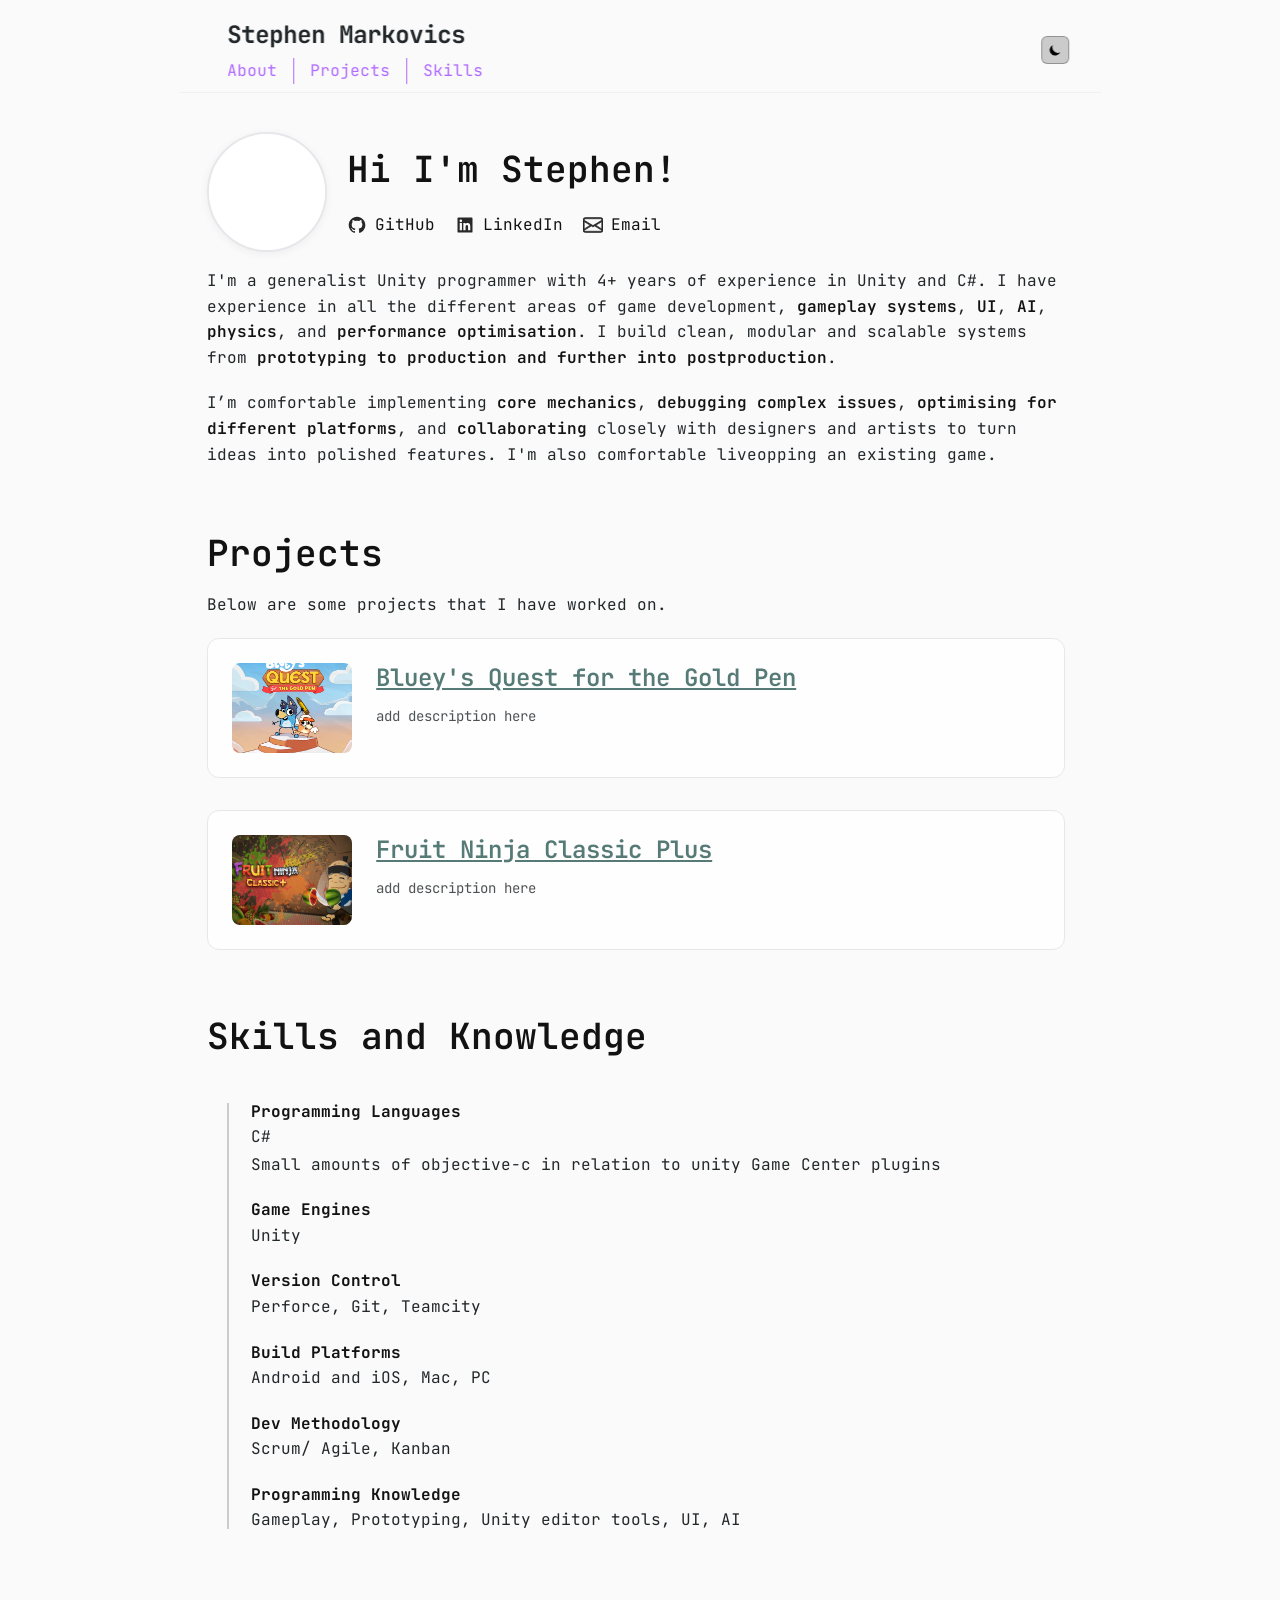
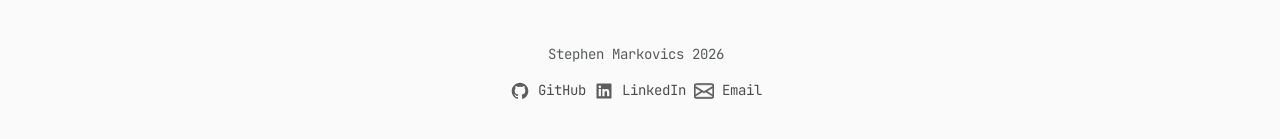
==== commit 2d901b7b: "Added FNC page and some other fixes" ====
--- a/docs/index.html
+++ b/docs/index.html
@@ -24,13 +24,6 @@
     <!-- Fixed Header -->
     <header id="main-header" class="group">
         <div class="header-grid">
-            <!-- Logo 
-            <a href="#" class="group header-logo flex items-center">
-                    <svg aria-hidden="true" class="me-3 h-10 w-6 sm:me-3 sm:h-20 sm:w-12" fill="none" focusable="false" viewBox="0 0 800 800" xmlns="http://www.w3.org/2000/svg">
-                        <title>Logo</title>
-                        <g shape-rendering="crispEdges"><g><use xlink:href="#SvgjsSymbol1009" x="50" y="600" fill="#5ff26b"></use><use xlink:href="#SvgjsSymbol1010" x="50" y="600" fill="#98ff9c"></use><use xlink:href="#SvgjsSymbol1011" x="50" y="600" fill="#0cbe3b"></use></g><g><use xlink:href="#SvgjsSymbol1009" x="150" y="550" fill="#5ff26b"></use><use xlink:href="#SvgjsSymbol1010" x="150" y="550" fill="#98ff9c"></use><use xlink:href="#SvgjsSymbol1011" x="150" y="550" fill="#0cbe3b"></use></g><g><use xlink:href="#SvgjsSymbol1009" x="250" y="500" fill="#5ff26b"></use><use xlink:href="#SvgjsSymbol1010" x="250" y="500" fill="#98ff9c"></use><use xlink:href="#SvgjsSymbol1011" x="250" y="500" fill="#0cbe3b"></use></g><g><use xlink:href="#SvgjsSymbol1009" x="350" y="450" fill="#5ff26b"></use><use xlink:href="#SvgjsSymbol1010" x="350" y="450" fill="#98ff9c"></use><use xlink:href="#SvgjsSymbol1011" x="350" y="450" fill="#0cbe3b"></use></g><g><use xlink:href="#SvgjsSymbol1009" x="350" y="350" fill="#5ff26b"></use><use xlink:href="#SvgjsSymbol1010" x="350" y="350" fill="#98ff9c"></use><use xlink:href="#SvgjsSymbol1011" x="350" y="350" fill="#0cbe3b"></use></g><g><use xlink:href="#SvgjsSymbol1009" x="50" y="500" fill="#5ff26b"></use><use xlink:href="#SvgjsSymbol1010" x="50" y="500" fill="#98ff9c"></use><use xlink:href="#SvgjsSymbol1011" x="50" y="500" fill="#0cbe3b"></use></g><g><use xlink:href="#SvgjsSymbol1009" x="250" y="400" fill="#5ff26b"></use><use xlink:href="#SvgjsSymbol1010" x="250" y="400" fill="#98ff9c"></use><use xlink:href="#SvgjsSymbol1011" x="250" y="400" fill="#0cbe3b"></use></g><g><use xlink:href="#SvgjsSymbol1009" x="250" y="300" fill="#5ff26b"></use><use xlink:href="#SvgjsSymbol1010" x="250" y="300" fill="#98ff9c"></use><use xlink:href="#SvgjsSymbol1011" x="250" y="300" fill="#0cbe3b"></use></g><g><use xlink:href="#SvgjsSymbol1009" x="250" y="200" fill="#5ff26b"></use><use xlink:href="#SvgjsSymbol1010" x="250" y="200" fill="#98ff9c"></use><use xlink:href="#SvgjsSymbol1011" x="250" y="200" fill="#0cbe3b"></use></g><g><use xlink:href="#SvgjsSymbol1009" x="350" y="250" fill="#5ff26b"></use><use xlink:href="#SvgjsSymbol1010" x="350" y="250" fill="#98ff9c"></use><use xlink:href="#SvgjsSymbol1011" x="350" y="250" fill="#0cbe3b"></use></g><g><use xlink:href="#SvgjsSymbol1009" x="350" y="150" fill="#5ff26b"></use><use xlink:href="#SvgjsSymbol1010" x="350" y="150" fill="#98ff9c"></use><use xlink:href="#SvgjsSymbol1011" x="350" y="150" fill="#0cbe3b"></use></g><g><use xlink:href="#SvgjsSymbol1009" x="450" y="100" fill="#5ff26b"></use><use xlink:href="#SvgjsSymbol1010" x="450" y="100" fill="#98ff9c"></use><use xlink:href="#SvgjsSymbol1011" x="450" y="100" fill="#0cbe3b"></use></g><g><use xlink:href="#SvgjsSymbol1009" x="550" y="50" fill="#5ff26b"></use><use xlink:href="#SvgjsSymbol1010" x="550" y="50" fill="#98ff9c"></use><use xlink:href="#SvgjsSymbol1011" x="550" y="50" fill="#0cbe3b"></use></g><g><use xlink:href="#SvgjsSymbol1009" x="550" y="150" fill="#5ff26b"></use><use xlink:href="#SvgjsSymbol1010" x="550" y="150" fill="#98ff9c"></use><use xlink:href="#SvgjsSymbol1011" x="550" y="150" fill="#0cbe3b"></use></g><g><use xlink:href="#SvgjsSymbol1009" x="250" y="500" fill="#5ff26b"></use><use xlink:href="#SvgjsSymbol1010" x="250" y="500" fill="#98ff9c"></use><use xlink:href="#SvgjsSymbol1011" x="250" y="500" fill="#0cbe3b"></use></g><g><use xlink:href="#SvgjsSymbol1009" x="250" y="400" fill="#5ff26b"></use><use xlink:href="#SvgjsSymbol1010" x="250" y="400" fill="#98ff9c"></use><use xlink:href="#SvgjsSymbol1011" x="250" y="400" fill="#0cbe3b"></use></g><g><use xlink:href="#SvgjsSymbol1009" x="250" y="300" fill="#5ff26b"></use><use xlink:href="#SvgjsSymbol1010" x="250" y="300" fill="#98ff9c"></use><use xlink:href="#SvgjsSymbol1011" x="250" y="300" fill="#0cbe3b"></use></g><g><use xlink:href="#SvgjsSymbol1009" x="250" y="200" fill="#5ff26b"></use><use xlink:href="#SvgjsSymbol1010" x="250" y="200" fill="#98ff9c"></use><use xlink:href="#SvgjsSymbol1011" x="250" y="200" fill="#0cbe3b"></use></g><g><use xlink:href="#SvgjsSymbol1009" x="150" y="550" fill="#5ff26b"></use><use xlink:href="#SvgjsSymbol1010" x="150" y="550" fill="#98ff9c"></use><use xlink:href="#SvgjsSymbol1011" x="150" y="550" fill="#0cbe3b"></use></g><g><use xlink:href="#SvgjsSymbol1009" x="50" y="600" fill="#5ff26b"></use><use xlink:href="#SvgjsSymbol1010" x="50" y="600" fill="#98ff9c"></use><use xlink:href="#SvgjsSymbol1011" x="50" y="600" fill="#0cbe3b"></use></g><g><use xlink:href="#SvgjsSymbol1009" x="50" y="500" fill="#5ff26b"></use><use xlink:href="#SvgjsSymbol1010" x="50" y="500" fill="#98ff9c"></use><use xlink:href="#SvgjsSymbol1011" x="50" y="500" fill="#0cbe3b"></use></g><g><use xlink:href="#SvgjsSymbol1009" x="550" y="150" fill="#af67ff"></use><use xlink:href="#SvgjsSymbol1010" x="550" y="150" fill="#e497ff"></use><use xlink:href="#SvgjsSymbol1011" x="550" y="150" fill="#7b38cb"></use></g><g><use xlink:href="#SvgjsSymbol1009" x="350" y="450" fill="#af67ff"></use><use xlink:href="#SvgjsSymbol1010" x="350" y="450" fill="#e497ff"></use><use xlink:href="#SvgjsSymbol1011" x="350" y="450" fill="#7b38cb"></use></g><g><use xlink:href="#SvgjsSymbol1009" x="350" y="350" fill="#af67ff"></use><use xlink:href="#SvgjsSymbol1010" x="350" y="350" fill="#e497ff"></use><use xlink:href="#SvgjsSymbol1011" x="350" y="350" fill="#7b38cb"></use></g><g><use xlink:href="#SvgjsSymbol1009" x="350" y="250" fill="#af67ff"></use><use xlink:href="#SvgjsSymbol1010" x="350" y="250" fill="#e497ff"></use><use xlink:href="#SvgjsSymbol1011" x="350" y="250" fill="#7b38cb"></use></g><g><use xlink:href="#SvgjsSymbol1009" x="350" y="150" fill="#af67ff"></use><use xlink:href="#SvgjsSymbol1010" x="350" y="150" fill="#e497ff"></use><use xlink:href="#SvgjsSymbol1011" x="350" y="150" fill="#7b38cb"></use></g><g><use xlink:href="#SvgjsSymbol1009" x="450" y="100" fill="#af67ff"></use><use xlink:href="#SvgjsSymbol1010" x="450" y="100" fill="#e497ff"></use><use xlink:href="#SvgjsSymbol1011" x="450" y="100" fill="#7b38cb"></use></g><g><use xlink:href="#SvgjsSymbol1009" x="550" y="50" fill="#af67ff"></use><use xlink:href="#SvgjsSymbol1010" x="550" y="50" fill="#e497ff"></use><use xlink:href="#SvgjsSymbol1011" x="550" y="50" fill="#7b38cb"></use></g><g><use xlink:href="#SvgjsSymbol1009" x="450" y="100" fill="#af67ff"></use><use xlink:href="#SvgjsSymbol1010" x="450" y="100" fill="#e497ff"></use><use xlink:href="#SvgjsSymbol1011" x="450" y="100" fill="#7b38cb"></use></g><g><use xlink:href="#SvgjsSymbol1009" x="350" y="150" fill="#af67ff"></use><use xlink:href="#SvgjsSymbol1010" x="350" y="150" fill="#e497ff"></use><use xlink:href="#SvgjsSymbol1011" x="350" y="150" fill="#7b38cb"></use></g><g><use xlink:href="#SvgjsSymbol1009" x="250" y="500" fill="#5ff26b"></use><use xlink:href="#SvgjsSymbol1010" x="250" y="500" fill="#98ff9c"></use><use xlink:href="#SvgjsSymbol1011" x="250" y="500" fill="#0cbe3b"></use></g><g><use xlink:href="#SvgjsSymbol1009" x="250" y="400" fill="#5ff26b"></use><use xlink:href="#SvgjsSymbol1010" x="250" y="400" fill="#98ff9c"></use><use xlink:href="#SvgjsSymbol1011" x="250" y="400" fill="#0cbe3b"></use></g><g><use xlink:href="#SvgjsSymbol1009" x="250" y="300" fill="#5ff26b"></use><use xlink:href="#SvgjsSymbol1010" x="250" y="300" fill="#98ff9c"></use><use xlink:href="#SvgjsSymbol1011" x="250" y="300" fill="#0cbe3b"></use></g><g><use xlink:href="#SvgjsSymbol1009" x="250" y="200" fill="#5ff26b"></use><use xlink:href="#SvgjsSymbol1010" x="250" y="200" fill="#98ff9c"></use><use xlink:href="#SvgjsSymbol1011" x="250" y="200" fill="#0cbe3b"></use></g><g><use xlink:href="#SvgjsSymbol1009" x="150" y="550" fill="#5ff26b"></use><use xlink:href="#SvgjsSymbol1010" x="150" y="550" fill="#98ff9c"></use><use xlink:href="#SvgjsSymbol1011" x="150" y="550" fill="#0cbe3b"></use></g><g><use xlink:href="#SvgjsSymbol1009" x="50" y="600" fill="#5ff26b"></use><use xlink:href="#SvgjsSymbol1010" x="50" y="600" fill="#98ff9c"></use><use xlink:href="#SvgjsSymbol1011" x="50" y="600" fill="#0cbe3b"></use></g><g><use xlink:href="#SvgjsSymbol1009" x="50" y="500" fill="#5ff26b"></use><use xlink:href="#SvgjsSymbol1010" x="50" y="500" fill="#98ff9c"></use><use xlink:href="#SvgjsSymbol1011" x="50" y="500" fill="#0cbe3b"></use></g></g><symbol id="SvgjsSymbol1000"><polygon points="0,12.5 25,0 50,12.5 25,25"></polygon></symbol><symbol id="SvgjsSymbol1001"><polygon points="0,12.5 25,25 25,50 0,37.5"></polygon></symbol><symbol id="SvgjsSymbol1002"><polygon points="25,25 50,12.5 50,37.5 25,50"></polygon></symbol><g></g><symbol id="SvgjsSymbol1003"><polygon points="0,37.5 75,0 150,37.5 75,75"></polygon></symbol><symbol id="SvgjsSymbol1004"><polygon points="0,37.5 75,75 75,150 0,112.5"></polygon></symbol><symbol id="SvgjsSymbol1005"><polygon points="75,75 150,37.5 150,112.5 75,150"></polygon></symbol><symbol id="SvgjsSymbol1006"><polygon points="0,43.75 87.5,0 175,43.75 87.5,87.5"></polygon></symbol><symbol id="SvgjsSymbol1007"><polygon points="0,43.75 87.5,87.5 87.5,175 0,131.25"></polygon></symbol><symbol id="SvgjsSymbol1008"><polygon points="87.5,87.5 175,43.75 175,131.25 87.5,175"></polygon></symbol><symbol id="SvgjsSymbol1009"><polygon points="0,50 100,0 200,50 100,100"></polygon></symbol><symbol id="SvgjsSymbol1010"><polygon points="0,50 100,100 100,200 0,150"></polygon></symbol><symbol id="SvgjsSymbol1011"><polygon points="100,100 200,50 200,150 100,200"></polygon></symbol>
-                    </svg>
-            </a>-->
 
             <!-- Title -->
             <div class="header-title">
--- a/docs/styles.css
+++ b/docs/styles.css
@@ -979,6 +979,153 @@
     opacity: 0.8;
 }
 
+.projects-title {
+    margin: 0 !important;
+    font-size: 1.125rem;
+    font-weight: 600;
+    line-height: 1.4;
+    padding-top: 1em;
+}
+
+.projects-subtitle {
+    margin: 0 !important;
+    font-size: 1.0rem;
+    font-weight: 500;
+    line-height: 1.4;
+    padding-top: 1em;
+}
+
+.projects-desc {
+    margin-bottom: 0.1rem;
+}
+
+.projects-backgroundimage {
+    display: flex;
+    width: 100%;
+    height: 10%;
+    flex-shrink: 1;
+    border-radius: 2rem;
+    background-color: var(--color-border);
+    object-fit:fill;
+}
+
+.projects-backgroundimage img {
+    width: 100%;
+    height: 100%;
+    object-fit: cover;
+}
+
+.projects-video {
+    justify-content: center;
+    text-align: center;
+    align-items: center;
+    display: flex;
+    width:600px;
+    height: 400px;
+    flex-shrink: 1;
+    margin-left: 15%;
+}
+
+.projects-video iframe {
+    width: 100%;
+    height: 100%;
+    object-fit: cover; 
+}
+
+/* */
+/* Slideshow container */
+.slideshow-container {
+  max-width: 750px;
+  position: relative;
+  margin: auto;
+  margin-bottom: 3em;
+}
+
+/* Hide the images by default */
+.mySlides {
+  display: none;
+}
+
+/* Next & previous buttons */
+.prev, .next {
+  cursor: pointer;
+  position: absolute;
+  top: 50%;
+  width: auto;
+  margin-top: -22px;
+  padding: 16px;
+  color: white;
+  font-weight: bold;
+  font-size: 18px;
+  transition: 0.6s ease;
+  border-radius: 0 3px 3px 0;
+  user-select: none;
+}
+
+/* Position the "next button" to the right */
+.next {
+  right: 0;
+  border-radius: 3px 0 0 3px;
+}
+
+/* On hover, add a black background color with a little bit see-through */
+.prev:hover, .next:hover {
+  background-color: rgba(0,0,0,0.8);
+}
+
+/* Caption text */
+.text {
+  color: #f2f2f2;
+  font-size: 15px;
+  padding: 8px 12px;
+  position: absolute;
+  bottom: 8px;
+  width: 100%;
+  text-align: center;
+}
+
+/* Number text (1/3 etc) */
+.numbertext {
+  color: #f2f2f2;
+  font-size: 12px;
+  padding: 8px 12px;
+  position: absolute;
+  top: 0;
+}
+
+/* The dots/bullets/indicators */
+.dot {
+  cursor: pointer;
+  height: 15px;
+  width: 15px;
+  margin: 0 2px;
+  background-color: #bbb;
+  border-radius: 50%;
+  display: inline-block;
+  transition: background-color 0.5s ease;
+}
+
+.active, .dot:hover {
+  background-color: #717171;
+}
+
+/* Fading animation */
+.fade {
+  animation-name: fade;
+  animation-duration: 1s;
+}
+
+@keyframes fade {
+  from {opacity: .4}
+  to {opacity: 1}
+}
+
+.name-link {
+    grid-area: title;
+    align-self: center;
+    text-decoration: none;
+}
+
 .publication-year {
     font-size: 0.875rem;
     color: var(--color-global-text);
@@ -1074,98 +1221,6 @@
     
     .publication-tags {
         justify-content: center;
-    }
-}
-
-/* Party Hat Explosion Animation Styles */
-.party-hat {
-    position: fixed;
-    pointer-events: none;
-    z-index: 9999;
-    width: 40px;
-    height: 40px;
-    opacity: 1;
-    transform-origin: center;
-}
-
-.party-hat svg {
-    width: 100%;
-    height: 100%;
-    filter: drop-shadow(2px 2px 4px rgba(0, 0, 0, 0.3));
-}
-
-@keyframes partyHatExplosion {
-    0% {
-        opacity: 1;
-        transform: scale(0.5) rotate(0deg);
-    }
-    20% {
-        opacity: 1;
-        transform: scale(1.2) rotate(72deg);
-    }
-    100% {
-        opacity: 0;
-        transform: scale(0.8) rotate(360deg);
-    }
-}
-
-.party-hat.exploding {
-    animation: partyHatExplosion 2s cubic-bezier(0.25, 0.46, 0.45, 0.94) forwards;
-}
-
-/* Logo pulse animation for party mode */
-.logo-party-pulse {
-    animation: partyPulse 0.6s ease-out;
-}
-
-@keyframes partyPulse {
-    0% {
-        transform: scale(1);
-    }
-    50% {
-        transform: scale(1.1);
-    }
-    100% {
-        transform: scale(1);
-    }
-}
-
-/* Confetti-like sparkles */
-.party-sparkle {
-    position: fixed;
-    pointer-events: none;
-    z-index: 9998;
-    width: 8px;
-    height: 8px;
-    background: var(--color-accent);
-    border-radius: 50%;
-    opacity: 1;
-}
-
-@keyframes sparkleExplosion {
-    0% {
-        opacity: 1;
-        transform: scale(0) rotate(0deg);
-    }
-    20% {
-        opacity: 1;
-        transform: scale(1.5) rotate(180deg);
-    }
-    100% {
-        opacity: 0;
-        transform: scale(0.5) rotate(720deg);
-    }
-}
-
-.party-sparkle.exploding {
-    animation: sparkleExplosion 1.5s ease-out forwards;
-}
-
-/* Smaller party hats on mobile */
-@media (max-width: 768px) {
-    .party-hat {
-        width: 30px;
-        height: 30px;
     }
 }
 
@@ -1218,7 +1273,8 @@
 .timeline-header {
     display: flex;
     align-items: baseline;
-    gap: 0.5rem;
+    margin-top: 1.25rem;
+    /*gap: 0.5rem;*/
     flex-wrap: wrap;
 }
 
@@ -1248,7 +1304,7 @@
 }
 
 .timeline-desc {
-    margin-top: 0.5rem;
+    margin-bottom: 0.1rem;
 }
 
 @media (max-width: 640px) {
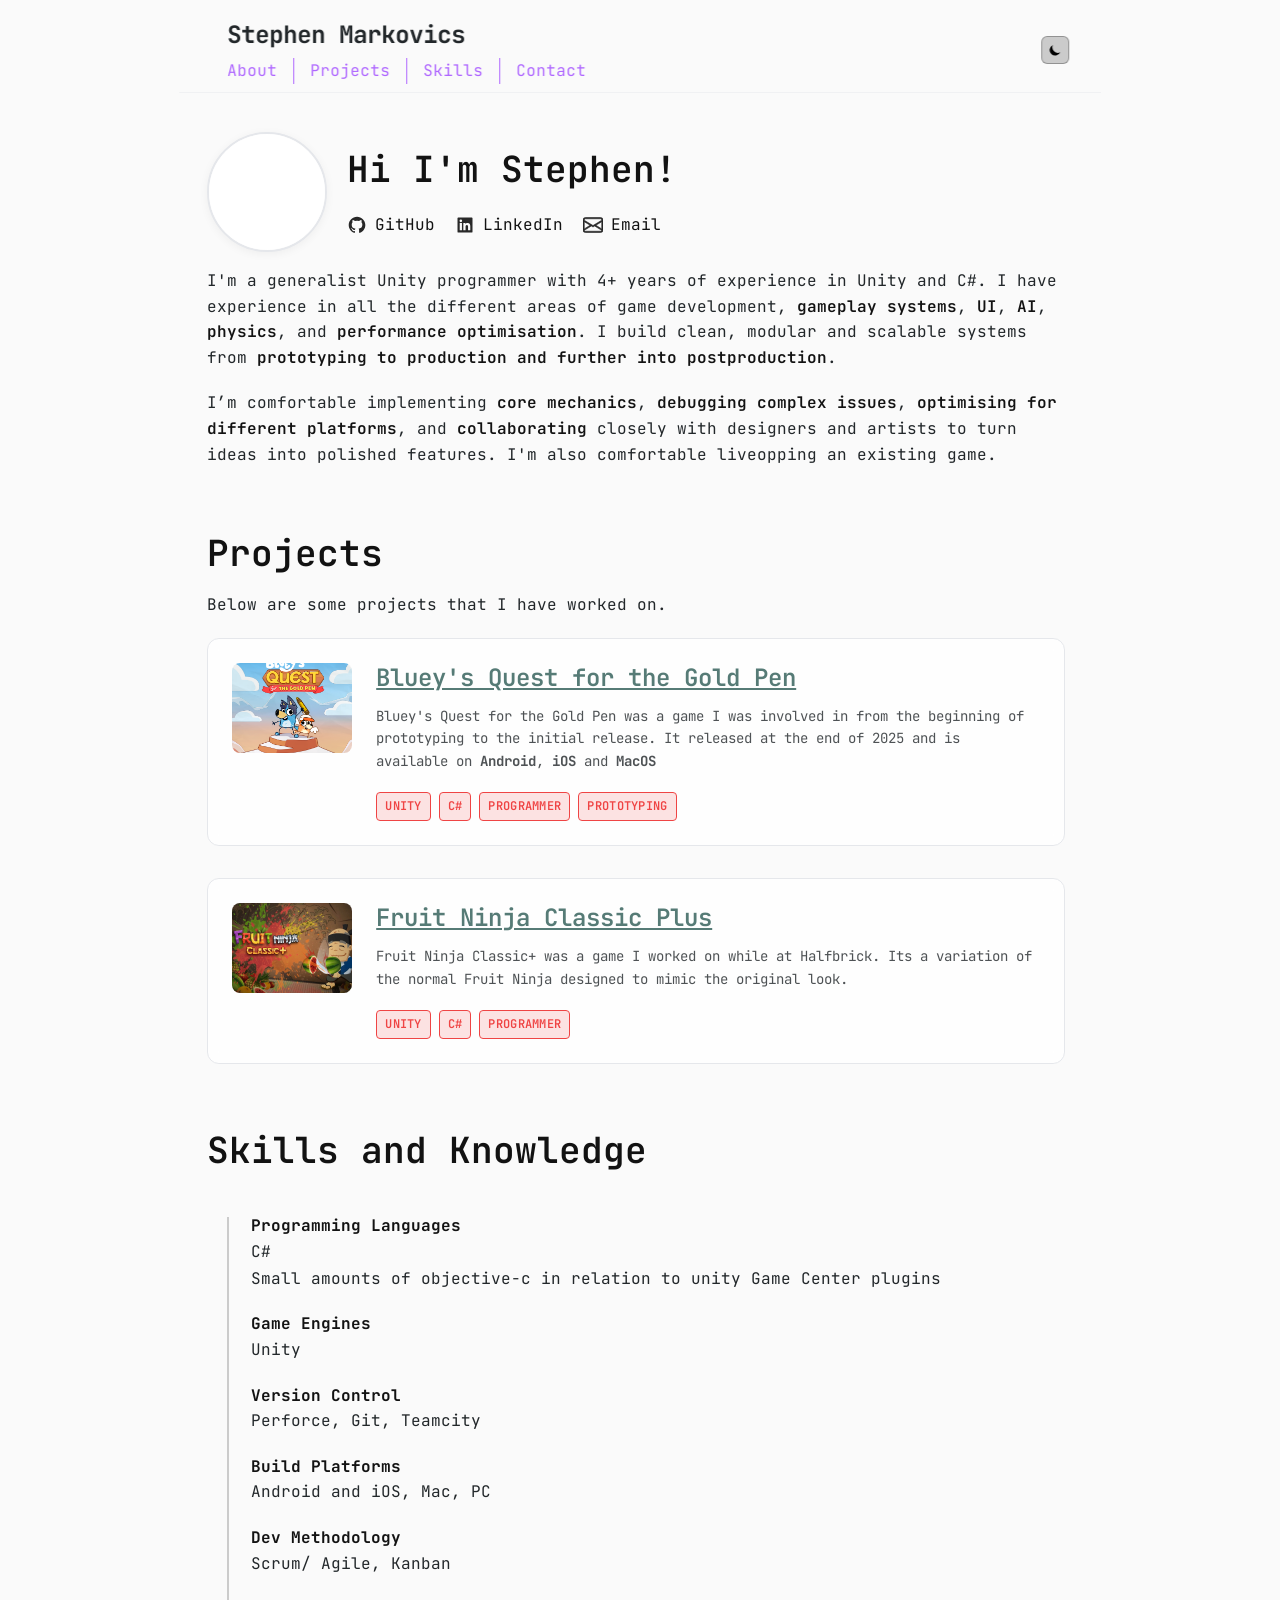
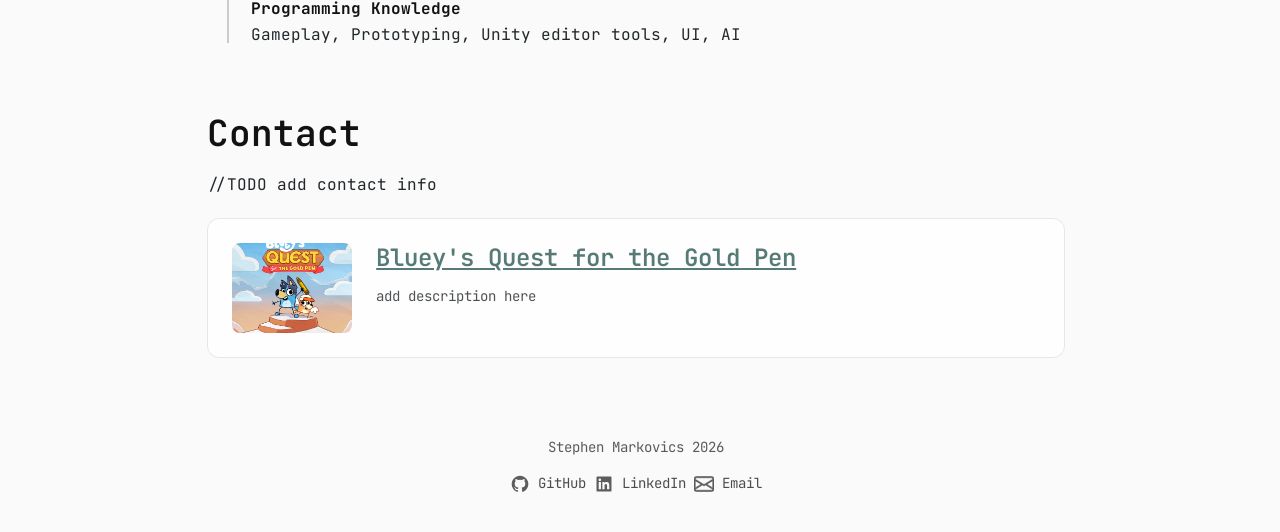
==== commit be81f212: "Fixed most of the rest of the portfolio" ====
--- a/docs/index.html
+++ b/docs/index.html
@@ -35,6 +35,7 @@
                 <a href="#about">About</a>
                 <a href="#projects">Projects</a>
                 <a href="#skills">Skills</a>
+                <a href="#contact">Contact</a>
             </nav>
 
             <!-- Controls -->
@@ -84,6 +85,14 @@
                 <div class="loading-spinner">Loading skills content...</div>
             </div>
         </section>
+
+        <!-- Skills Section -->
+        <section id="contact" class="mb-8">
+            <div class="prose" id="contact-content">
+                <div class="loading-spinner">Loading contact content...</div>
+            </div>
+        </section>
+
     </main>
 
     <!-- Footer -->
--- a/docs/styles.css
+++ b/docs/styles.css
@@ -466,6 +466,14 @@
     max-width: none; /* Allow prose to use full container width */
 }
 
+.prose h1noborder{
+    color: var(--color-accent-2);
+    font-weight: 600;
+    line-height: 1.25;
+    margin-top: 0.5rem;
+    margin-bottom: 0.5rem;
+}
+
 .prose h1, .prose h2, .prose h3, .prose h4, .prose h5, .prose h6 {
     color: var(--color-accent-2);
     font-weight: 600;
@@ -475,6 +483,7 @@
 }
 
 .prose h1 { font-size: 2.25rem; }
+.prose h1noborder { font-size: 2.25rem; }
 .prose h2 { font-size: 1.875rem; }
 .prose h3 { font-size: 1.5rem; }
 .prose h4 { font-size: 1.25rem; }
@@ -687,6 +696,7 @@
     }
     
     .prose h1 { font-size: 1.875rem; }
+    .prose h1noborder { font-size: 1.875rem; }
     .prose h2 { font-size: 1.5rem; }
     .prose h3 { font-size: 1.25rem; }
     
@@ -896,6 +906,23 @@
 
 ::-webkit-scrollbar-thumb:hover {
     background: var(--color-accent-2);
+}
+
+.tag {
+    font-size: 0.75rem;
+    font-weight: 600;
+    text-transform: uppercase;
+    letter-spacing: 0.025em;
+    padding: 0.25rem 0.5rem;
+    border-radius: 0.25rem;
+    border: 1px solid;
+    transition: opacity 0.2s ease;
+}
+
+.tag-safety {
+    background-color: color-mix(in srgb, #ef4444 15%, transparent);
+    border-color: #ef4444;
+    color: #ef4444;
 }
 
 /* Publication card styles */
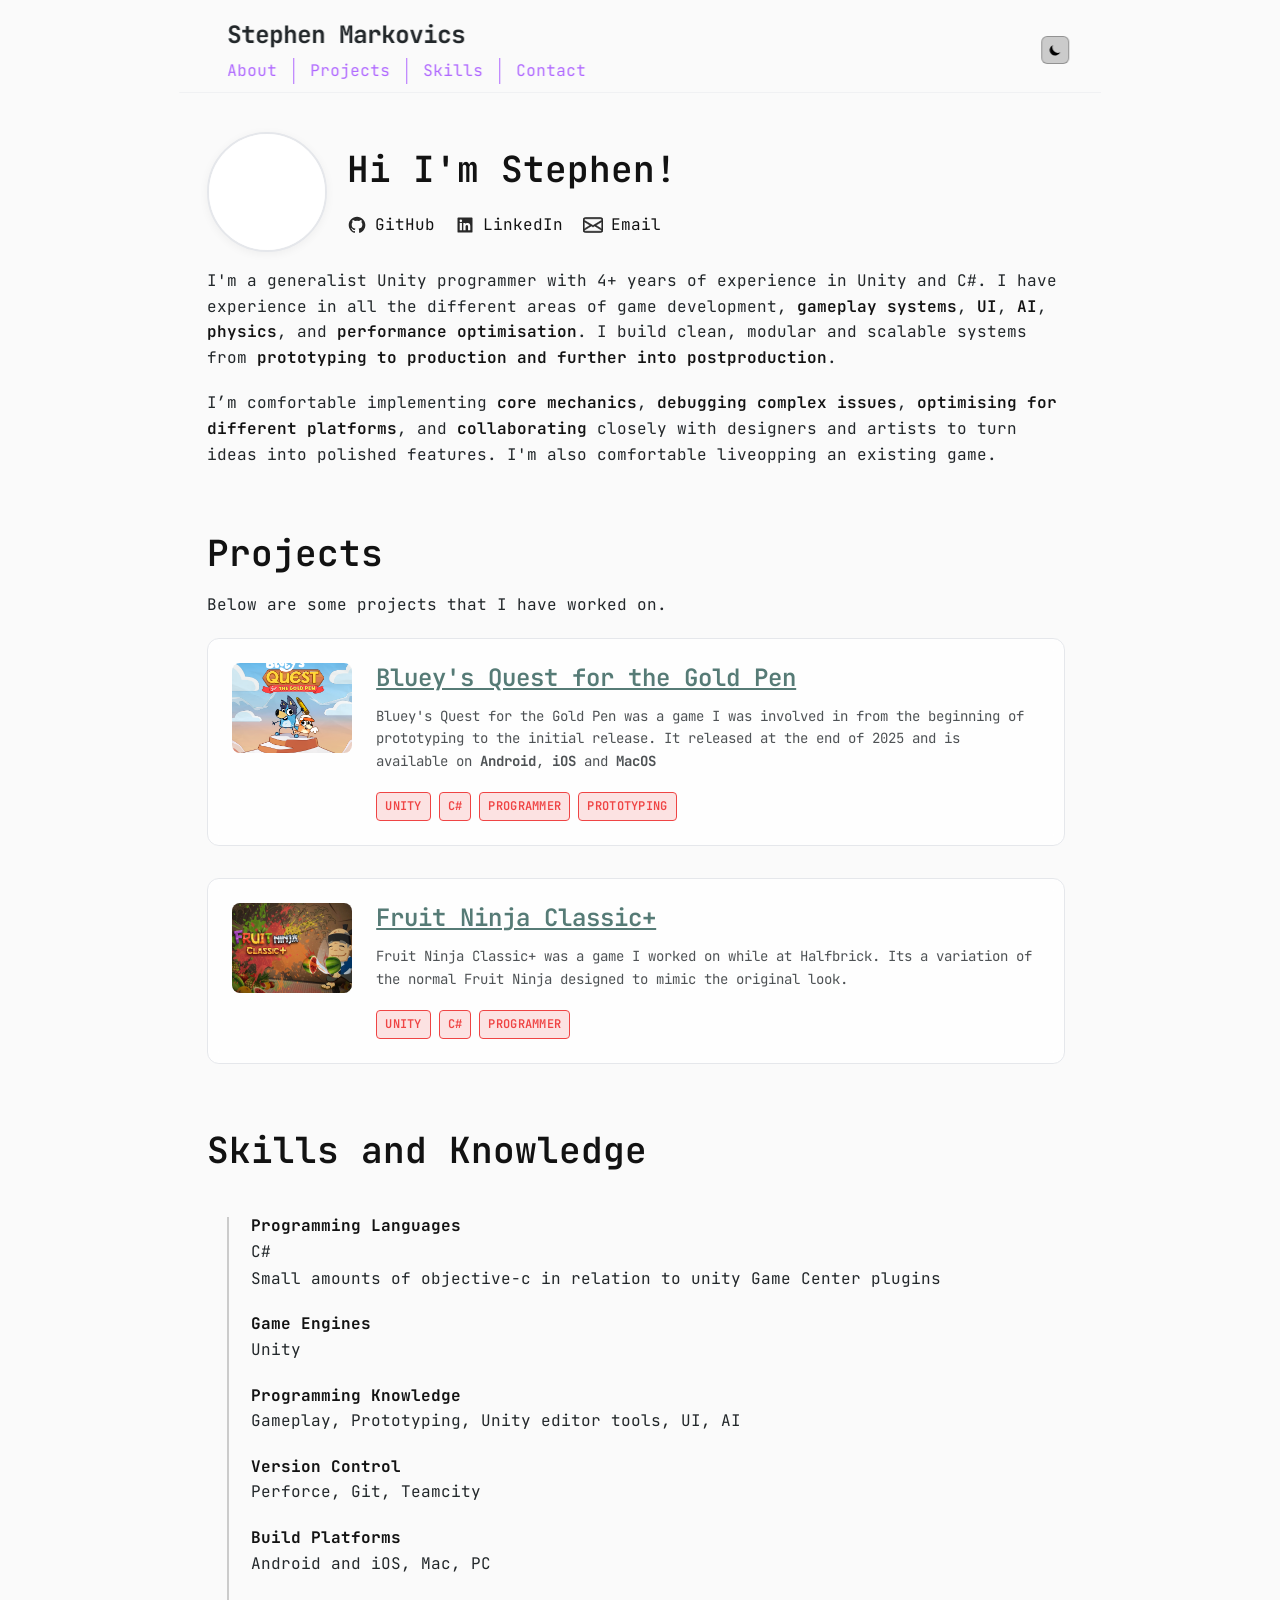
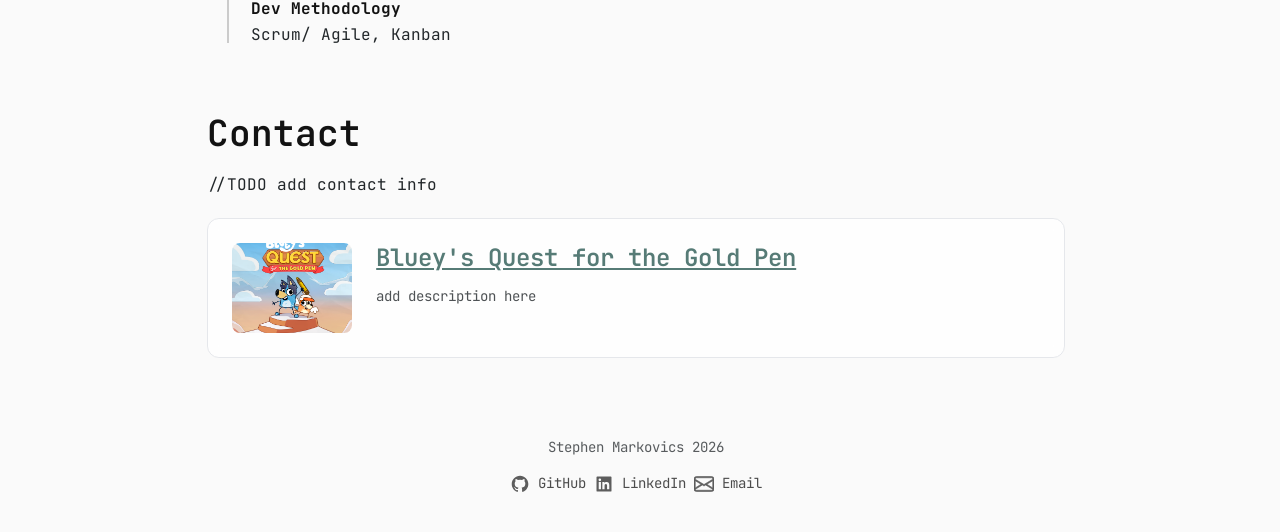
==== commit 72f690f2: "Cleaned up html formatting and added screenshots header" ====
--- a/docs/index.html
+++ b/docs/index.html
@@ -1,120 +1,112 @@
 <!DOCTYPE html>
 <html lang="en" class="scroll-smooth">
-<head>
-    <meta charset="UTF-8">
-    <meta name="viewport" content="width=device-width, initial-scale=1.0">
-    <title>Stephen Markovics - Portfolio</title>
-    <meta name="description" content="Unity Gameplay Programmer">
-   <!-- <link rel="icon" type="image/x-icon" href="assets/favicon.ico"> -->
-    <link rel="stylesheet" href="styles.css">
-    <link href="https://fonts.googleapis.com/css2?family=JetBrains+Mono:wght@300;400;500;600;700&display=swap" rel="stylesheet">
-    <script>
-        (function() {
-            try {
-                var saved = localStorage.getItem('theme');
-                var theme = saved === 'dark' || saved === 'light' ? saved : 'light';
-                document.documentElement.setAttribute('data-theme', theme);
-            } catch (e) {
-                document.documentElement.setAttribute('data-theme', 'light');
-            }
-        })();
-    </script>
-</head>
-<body class="bg-global-bg text-global-text antialiased">
-    <!-- Fixed Header -->
-    <header id="main-header" class="group">
-        <div class="header-grid">
-
+   <head>
+      <meta charset="UTF-8">
+      <meta name="viewport" content="width=device-width, initial-scale=1.0">
+      <title>Stephen Markovics - Portfolio</title>
+      <meta name="description" content="Unity Gameplay Programmer">
+      <!-- <link rel="icon" type="image/x-icon" href="assets/favicon.ico"> -->
+      <link rel="stylesheet" href="styles.css">
+      <link href="https://fonts.googleapis.com/css2?family=JetBrains+Mono:wght@300;400;500;600;700&display=swap" rel="stylesheet">
+      <script>
+         (function() {
+             try {
+                 var saved = localStorage.getItem('theme');
+                 var theme = saved === 'dark' || saved === 'light' ? saved : 'light';
+                 document.documentElement.setAttribute('data-theme', theme);
+             } catch (e) {
+                 document.documentElement.setAttribute('data-theme', 'light');
+             }
+         })();
+      </script>
+   </head>
+   <body class="bg-global-bg text-global-text antialiased">
+      <!-- Fixed Header -->
+      <header id="main-header" class="group">
+         <div class="header-grid">
             <!-- Title -->
             <div class="header-title">
-                <span class="text-xl font-bold sm:text-2xl">Stephen Markovics</span>
+               <span class="text-xl font-bold sm:text-2xl">Stephen Markovics</span>
             </div>
-
             <!-- Desktop Navigation -->
             <nav class="mobile-nav-menu header-nav sm:flex sm:flex-row sm:items-center" id="navigation-menu">
-                <a href="#about">About</a>
-                <a href="#projects">Projects</a>
-                <a href="#skills">Skills</a>
-                <a href="#contact">Contact</a>
+               <a href="#about">About</a>
+               <a href="#projects">Projects</a>
+               <a href="#skills">Skills</a>
+               <a href="#contact">Contact</a>
             </nav>
-
             <!-- Controls -->
             <div class="header-controls flex items-center gap-3">
-                <!-- Theme Toggle -->
-                <button id="theme-toggle" class="flex h-7 w-7 items-center justify-center rounded-md border border-accent-2/20 bg-accent-2/10 p-1 transition-colors hover:bg-accent-2/20" aria-label="Switch to dark theme">
-                    <svg class="sun-icon h-4 w-4" fill="currentColor" viewBox="0 0 20 20">
-                        <path fill-rule="evenodd" d="M10 2a1 1 0 011 1v1a1 1 0 11-2 0V3a1 1 0 011-1zm4 8a4 4 0 11-8 0 4 4 0 018 0zm-.464 4.95l.707.707a1 1 0 001.414-1.414l-.707-.707a1 1 0 00-1.414 1.414zm2.12-10.607a1 1 0 010 1.414l-.706.707a1 1 0 11-1.414-1.414l.707-.707a1 1 0 011.414 0zM17 11a1 1 0 100-2h-1a1 1 0 100 2h1zm-7 4a1 1 0 011 1v1a1 1 0 11-2 0v-1a1 1 0 011-1zM5.05 6.464A1 1 0 106.465 5.05l-.708-.707a1 1 0 00-1.414 1.414l.707.707zm1.414 8.486l-.707.707a1 1 0 01-1.414-1.414l.707-.707a1 1 0 011.414 1.414zM4 11a1 1 0 100-2H3a1 1 0 000 2h1z" clip-rule="evenodd"></path>
-                    </svg>
-                    <svg class="moon-icon h-4 w-4" fill="currentColor" viewBox="0 0 20 20">
-                        <path d="M17.293 13.293A8 8 0 016.707 2.707a8.001 8.001 0 1010.586 10.586z"></path>
-                    </svg>
-                </button>
-
-                <!-- Mobile Menu Toggle -->
-                <button id="toggle-navigation-menu" class="flex h-7 w-7 items-center justify-center rounded-md border border-accent-2/20 bg-accent-2/10 p-1 transition-colors hover:bg-accent-2/20 sm:hidden" aria-expanded="false" aria-label="Toggle navigation menu">
-                    <svg class="h-4 w-4" fill="none" stroke="currentColor" viewBox="0 0 24 24">
-                        <path stroke-linecap="round" stroke-linejoin="round" stroke-width="2" d="M4 6h16M4 12h16M4 18h16"></path>
-                    </svg>
-                    <svg class="h-4 w-4" fill="none" stroke="currentColor" viewBox="0 0 24 24">
-                        <path stroke-linecap="round" stroke-linejoin="round" stroke-width="2" d="M6 18L18 6M6 6l12 12"></path>
-                    </svg>
-                </button>
+               <!-- Theme Toggle -->
+               <button id="theme-toggle" class="flex h-7 w-7 items-center justify-center rounded-md border border-accent-2/20 bg-accent-2/10 p-1 transition-colors hover:bg-accent-2/20" aria-label="Switch to dark theme">
+                  <svg class="sun-icon h-4 w-4" fill="currentColor" viewBox="0 0 20 20">
+                     <path fill-rule="evenodd" d="M10 2a1 1 0 011 1v1a1 1 0 11-2 0V3a1 1 0 011-1zm4 8a4 4 0 11-8 0 4 4 0 018 0zm-.464 4.95l.707.707a1 1 0 001.414-1.414l-.707-.707a1 1 0 00-1.414 1.414zm2.12-10.607a1 1 0 010 1.414l-.706.707a1 1 0 11-1.414-1.414l.707-.707a1 1 0 011.414 0zM17 11a1 1 0 100-2h-1a1 1 0 100 2h1zm-7 4a1 1 0 011 1v1a1 1 0 11-2 0v-1a1 1 0 011-1zM5.05 6.464A1 1 0 106.465 5.05l-.708-.707a1 1 0 00-1.414 1.414l.707.707zm1.414 8.486l-.707.707a1 1 0 01-1.414-1.414l.707-.707a1 1 0 011.414 1.414zM4 11a1 1 0 100-2H3a1 1 0 000 2h1z" clip-rule="evenodd"></path>
+                  </svg>
+                  <svg class="moon-icon h-4 w-4" fill="currentColor" viewBox="0 0 20 20">
+                     <path d="M17.293 13.293A8 8 0 016.707 2.707a8.001 8.001 0 1010.586 10.586z"></path>
+                  </svg>
+               </button>
+               <!-- Mobile Menu Toggle -->
+               <button id="toggle-navigation-menu" class="flex h-7 w-7 items-center justify-center rounded-md border border-accent-2/20 bg-accent-2/10 p-1 transition-colors hover:bg-accent-2/20 sm:hidden" aria-expanded="false" aria-label="Toggle navigation menu">
+                  <svg class="h-4 w-4" fill="none" stroke="currentColor" viewBox="0 0 24 24">
+                     <path stroke-linecap="round" stroke-linejoin="round" stroke-width="2" d="M4 6h16M4 12h16M4 18h16"></path>
+                  </svg>
+                  <svg class="h-4 w-4" fill="none" stroke="currentColor" viewBox="0 0 24 24">
+                     <path stroke-linecap="round" stroke-linejoin="round" stroke-width="2" d="M6 18L18 6M6 6l12 12"></path>
+                  </svg>
+               </button>
             </div>
-        </div>
-    </header>
-
-    <!-- Main Content -->
-    <main class="mx-auto max-w-3xl px-4 sm:px-8">
-        <!-- About Section -->
-        <section id="about" class="mb-16">
+         </div>
+      </header>
+      <!-- Main Content -->
+      <main class="mx-auto max-w-3xl px-4 sm:px-8">
+         <!-- About Section -->
+         <section id="about" class="mb-16">
             <div class="prose" id="about-content">
-                <div class="loading-spinner">Loading about content...</div>
+               <div class="loading-spinner">Loading about content...</div>
             </div>
-        </section>
-
-        <!-- Projects Section -->
-        <section id="projects" class="mb-16">
+         </section>
+         <!-- Projects Section -->
+         <section id="projects" class="mb-16">
             <div class="prose" id="projects-content">
-                <div class="loading-spinner">Loading projects content...</div>
+               <div class="loading-spinner">Loading projects content...</div>
             </div>
-        </section>
-
-        <!-- Skills Section -->
-        <section id="skills" class="mb-16">
+         </section>
+         <!-- Skills Section -->
+         <section id="skills" class="mb-16">
             <div class="prose" id="skills-content">
-                <div class="loading-spinner">Loading skills content...</div>
+               <div class="loading-spinner">Loading skills content...</div>
             </div>
-        </section>
-
-        <!-- Skills Section -->
-        <section id="contact" class="mb-8">
+         </section>
+         <!-- Skills Section -->
+         <section id="contact" class="mb-8">
             <div class="prose" id="contact-content">
-                <div class="loading-spinner">Loading contact content...</div>
+               <div class="loading-spinner">Loading contact content...</div>
             </div>
-        </section>
-
-    </main>
-
-    <!-- Footer -->
-    <div class="mx-auto max-w-3xl px-4 sm:px-8 py-8 text-center text-sm opacity-75">
-        <p>Stephen Markovics 2026</p>
-
-        <a href="https://github.com/smarkovics" target="_blank" rel="noopener" style="display:inline-flex;align-items:center;gap:0.5rem;text-decoration:none;color:var(--color-accent-2);">
-    <svg stroke="currentColor" fill="currentColor" stroke-width="0" viewBox="0 0 24 24" aria-hidden="true" style="width:20px;height:20px;opacity:0.9;" xmlns="http://www.w3.org/2000/svg"><path fill-rule="evenodd" clip-rule="evenodd" d="M12.026 2c-5.509 0-9.974 4.465-9.974 9.974 0 4.406 2.857 8.145 6.821 9.465.499.09.679-.217.679-.481 0-.237-.008-.865-.011-1.696-2.775.602-3.361-1.338-3.361-1.338-.452-1.152-1.107-1.459-1.107-1.459-.905-.619.069-.605.069-.605 1.002.07 1.527 1.028 1.527 1.028.89 1.524 2.336 1.084 2.902.829.091-.645.351-1.085.635-1.334-2.214-.251-4.542-1.107-4.542-4.93 0-1.087.389-1.979 1.024-2.675-.101-.253-.446-1.268.099-2.64 0 0 .837-.269 2.742 1.021a9.582 9.582 0 0 1 2.496-.336 9.554 9.554 0 0 1 2.496.336c1.906-1.291 2.742-1.021 2.742-1.021.545 1.372.203 2.387.099 2.64.64.696 1.024 1.587 1.024 2.675 0 3.833-2.33 4.675-4.552 4.922.355.308.675.916.675 1.846 0 1.334-.012 2.41-.012 2.737 0 .267.178.577.687.479C19.146 20.115 22 16.379 22 11.974 22 6.465 17.535 2 12.026 2z"></path></svg>
-    <span>GitHub</span>
-  </a>
-  
-  <a href="https://www.linkedin.com/in/stephen-markovics/" target="_blank" rel="noopener" style="display:inline-flex;align-items:center;gap:0.5rem;text-decoration:none;color:var(--color-accent-2);">
-    <svg stroke="currentColor" fill="currentColor" stroke-width="0" viewBox="0 0 24 24" aria-hidden="true" style="width:20px;height:20px;opacity:0.9;" xmlns="http://www.w3.org/2000/svg"><path d="M20 3H4a1 1 0 0 0-1 1v16a1 1 0 0 0 1 1h16a1 1 0 0 0 1-1V4a1 1 0 0 0-1-1zM8.339 18.337H5.667v-8.59h2.672v8.59zM7.003 8.574a1.548 1.548 0 1 1 0-3.096 1.548 1.548 0 0 1 0 3.096zm11.335 9.763h-2.669V14.16c0-.996-.018-2.277-1.388-2.277-1.39 0-1.601 1.086-1.601 2.207v4.248h-2.667v-8.59h2.56v1.174h.037c.355-.675 1.227-1.387 2.524-1.387 2.704 0 3.203 1.778 3.203 4.092v4.71z"></path></svg>
-    <span>LinkedIn</span>
-  </a>
-  
-  <a href="mailto:smarkovics00@gmail.com" style="display:inline-flex;align-items:center;gap:0.5rem;text-decoration:none;color:var(--color-accent-2);">
-    <svg xmlns="http://www.w3.org/2000/svg" width="16" height="16" fill="currentColor" class="bi bi-envelope" viewBox="0 0 16 16" style="width:20px;height:20px;opacity:0.9;"> <path d="M0 4a2 2 0 0 1 2-2h12a2 2 0 0 1 2 2v8a2 2 0 0 1-2 2H2a2 2 0 0 1-2-2zm2-1a1 1 0 0 0-1 1v.217l7 4.2 7-4.2V4a1 1 0 0 0-1-1zm13 2.383-4.708 2.825L15 11.105zm-.034 6.876-5.64-3.471L8 9.583l-1.326-.795-5.64 3.47A1 1 0 0 0 2 13h12a1 1 0 0 0 .966-.741M1 11.105l4.708-2.897L1 5.383z" stroke="currentColor" stroke-width="0.5"/></svg>
-  <span>Email</span>
-  </a>
-    </div>
-
-    <script src="script.js"></script>
-</body>
+         </section>
+      </main>
+      <!-- Footer -->
+      <div class="mx-auto max-w-3xl px-4 sm:px-8 py-8 text-center text-sm opacity-75">
+         <p>Stephen Markovics 2026</p>
+         <a href="https://github.com/smarkovics" target="_blank" rel="noopener" style="display:inline-flex;align-items:center;gap:0.5rem;text-decoration:none;color:var(--color-accent-2);">
+            <svg stroke="currentColor" fill="currentColor" stroke-width="0" viewBox="0 0 24 24" aria-hidden="true" style="width:20px;height:20px;opacity:0.9;" xmlns="http://www.w3.org/2000/svg">
+               <path fill-rule="evenodd" clip-rule="evenodd" d="M12.026 2c-5.509 0-9.974 4.465-9.974 9.974 0 4.406 2.857 8.145 6.821 9.465.499.09.679-.217.679-.481 0-.237-.008-.865-.011-1.696-2.775.602-3.361-1.338-3.361-1.338-.452-1.152-1.107-1.459-1.107-1.459-.905-.619.069-.605.069-.605 1.002.07 1.527 1.028 1.527 1.028.89 1.524 2.336 1.084 2.902.829.091-.645.351-1.085.635-1.334-2.214-.251-4.542-1.107-4.542-4.93 0-1.087.389-1.979 1.024-2.675-.101-.253-.446-1.268.099-2.64 0 0 .837-.269 2.742 1.021a9.582 9.582 0 0 1 2.496-.336 9.554 9.554 0 0 1 2.496.336c1.906-1.291 2.742-1.021 2.742-1.021.545 1.372.203 2.387.099 2.64.64.696 1.024 1.587 1.024 2.675 0 3.833-2.33 4.675-4.552 4.922.355.308.675.916.675 1.846 0 1.334-.012 2.41-.012 2.737 0 .267.178.577.687.479C19.146 20.115 22 16.379 22 11.974 22 6.465 17.535 2 12.026 2z"></path>
+            </svg>
+            <span>GitHub</span>
+         </a>
+         <a href="https://www.linkedin.com/in/stephen-markovics/" target="_blank" rel="noopener" style="display:inline-flex;align-items:center;gap:0.5rem;text-decoration:none;color:var(--color-accent-2);">
+            <svg stroke="currentColor" fill="currentColor" stroke-width="0" viewBox="0 0 24 24" aria-hidden="true" style="width:20px;height:20px;opacity:0.9;" xmlns="http://www.w3.org/2000/svg">
+               <path d="M20 3H4a1 1 0 0 0-1 1v16a1 1 0 0 0 1 1h16a1 1 0 0 0 1-1V4a1 1 0 0 0-1-1zM8.339 18.337H5.667v-8.59h2.672v8.59zM7.003 8.574a1.548 1.548 0 1 1 0-3.096 1.548 1.548 0 0 1 0 3.096zm11.335 9.763h-2.669V14.16c0-.996-.018-2.277-1.388-2.277-1.39 0-1.601 1.086-1.601 2.207v4.248h-2.667v-8.59h2.56v1.174h.037c.355-.675 1.227-1.387 2.524-1.387 2.704 0 3.203 1.778 3.203 4.092v4.71z"></path>
+            </svg>
+            <span>LinkedIn</span>
+         </a>
+         <a href="mailto:smarkovics00@gmail.com" style="display:inline-flex;align-items:center;gap:0.5rem;text-decoration:none;color:var(--color-accent-2);">
+            <svg xmlns="http://www.w3.org/2000/svg" width="16" height="16" fill="currentColor" class="bi bi-envelope" viewBox="0 0 16 16" style="width:20px;height:20px;opacity:0.9;">
+               <path d="M0 4a2 2 0 0 1 2-2h12a2 2 0 0 1 2 2v8a2 2 0 0 1-2 2H2a2 2 0 0 1-2-2zm2-1a1 1 0 0 0-1 1v.217l7 4.2 7-4.2V4a1 1 0 0 0-1-1zm13 2.383-4.708 2.825L15 11.105zm-.034 6.876-5.64-3.471L8 9.583l-1.326-.795-5.64 3.47A1 1 0 0 0 2 13h12a1 1 0 0 0 .966-.741M1 11.105l4.708-2.897L1 5.383z" stroke="currentColor" stroke-width="0.5"/>
+            </svg>
+            <span>Email</span>
+         </a>
+      </div>
+      <script src="script.js"></script>
+   </body>
 </html>
